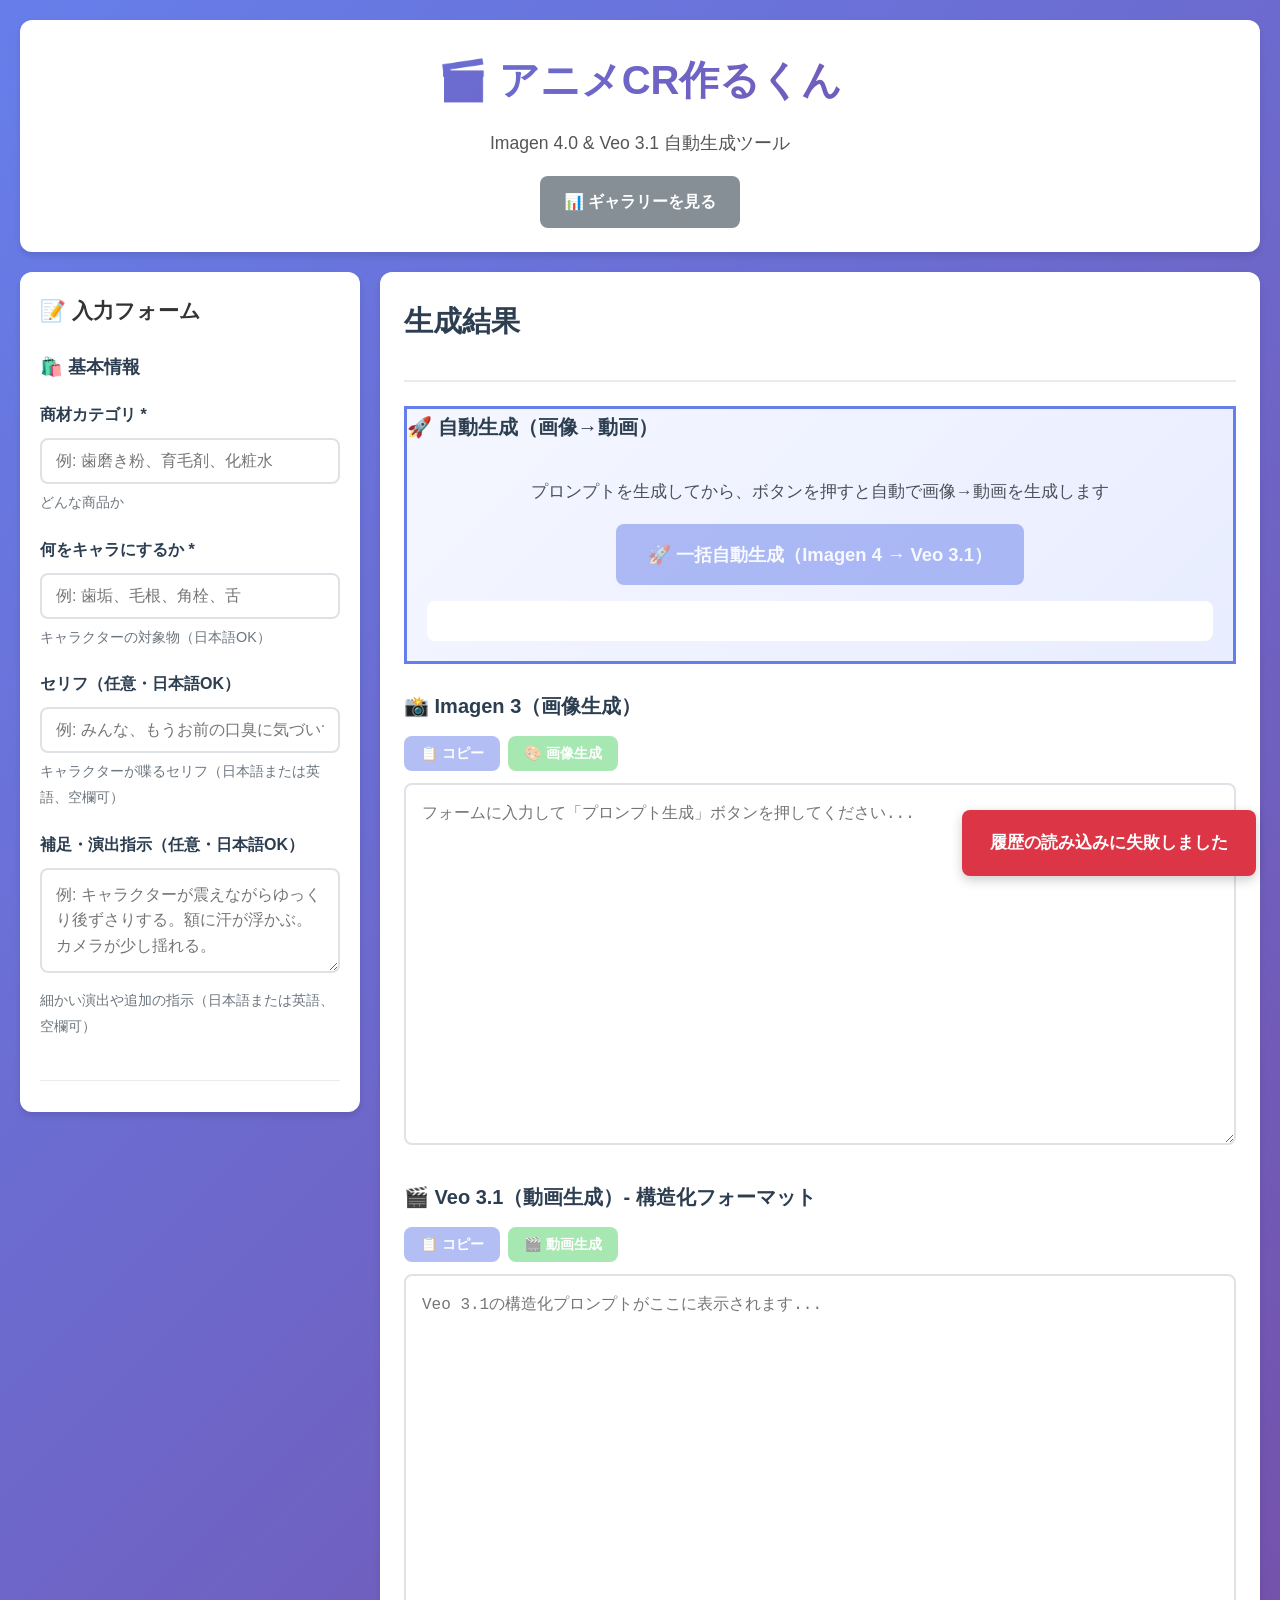
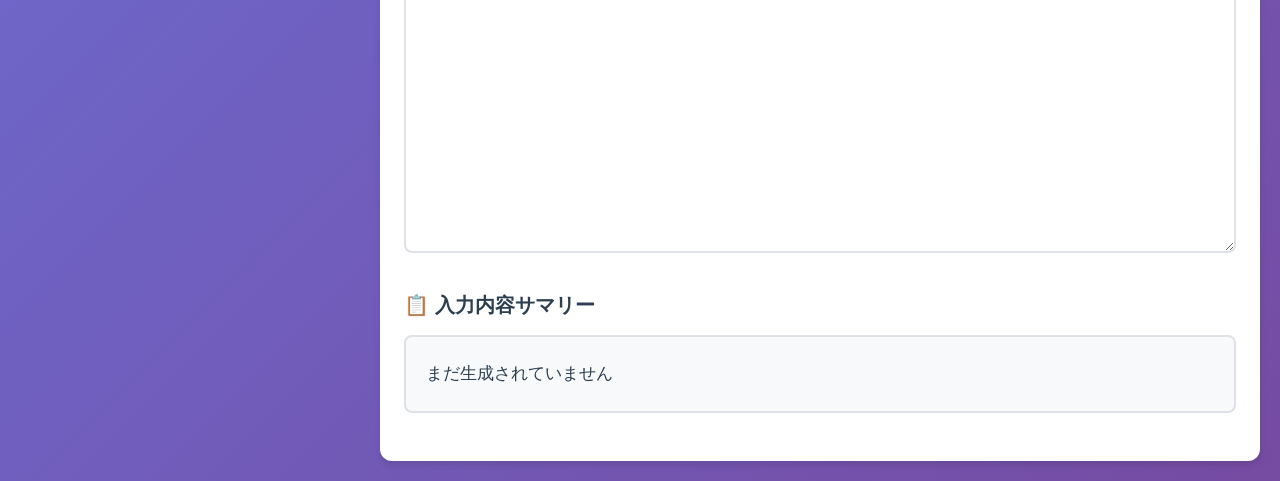
==== templates/index.html @ 56979a23 "Add gallery page and improve UX ✅ 新機能: - ギャラリーページ追加（生成した画像・動画を一覧表示） - 生成した作品をlocalStorageに自動保存 - モーダ" ====
<!DOCTYPE html>
<html lang="ja">
<head>
    <meta charset="UTF-8">
    <meta name="viewport" content="width=device-width, initial-scale=1.0">
    <title>🎬 アニメCR作るくん</title>
    <link rel="stylesheet" href="/static/css/style.css">
</head>
<body>
    <div class="container">
        <!-- ヘッダー -->
        <header>
            <h1>🎬 アニメCR作るくん</h1>
            <p class="subtitle">Imagen 4.0 & Veo 3.1 自動生成ツール</p>
            <div class="nav-buttons">
                <a href="/gallery" class="btn btn-secondary">📊 ギャラリーを見る</a>
            </div>
        </header>

        <div class="main-content">
            <!-- 左パネル: 入力フォーム -->
            <aside class="form-panel">
                <h2>📝 入力フォーム</h2>

                <form id="prompt-form">
                    <!-- 基本情報 -->
                    <div class="form-section">
                        <h3>🛍️ 基本情報</h3>

                        <div class="form-group">
                            <label for="product_category">商材カテゴリ *</label>
                            <input type="text" id="product_category" name="product_category"
                                   placeholder="例: 歯磨き粉、育毛剤、化粧水" required>
                            <small>どんな商品か</small>
                        </div>

                        <div class="form-group">
                            <label for="character_subject">何をキャラにするか *</label>
                            <input type="text" id="character_subject" name="character_subject"
                                   placeholder="例: 歯垢、毛根、角栓、舌" required>
                            <small>キャラクターの対象物（日本語OK）</small>
                        </div>

                        <div class="form-group">
                            <label for="dialogue">セリフ（任意・日本語OK）</label>
                            <input type="text" id="dialogue" name="dialogue"
                                   placeholder='例: みんな、もうお前の口臭に気づいてるぞ！'>
                            <small>キャラクターが喋るセリフ（日本語または英語、空欄可）</small>
                        </div>

                        <div class="form-group">
                            <label for="additional_direction">補足・演出指示（任意・日本語OK）</label>
                            <textarea id="additional_direction" name="additional_direction"
                                      placeholder='例: キャラクターが震えながらゆっくり後ずさりする。額に汗が浮かぶ。カメラが少し揺れる。'
                                      rows="3"></textarea>
                            <small>細かい演出や追加の指示（日本語または英語、空欄可）</small>
                        </div>
                    </div>

                    <!-- キャラクター設定 -->
                    <div class="form-section">
                        <h3>🎭 キャラクター設定</h3>

                        <div class="form-group">
                            <label for="character_emotion">感情・テンション</label>
                            <select id="character_emotion" name="character_emotion">
                                <optgroup label="😱 ネガティブ（高テンション）">
                                    <option value="panicked and terrified">パニック・恐怖</option>
                                    <option value="desperate and pleading">必死・懇願</option>
                                    <option value="angrily shouting">怒って叫ぶ</option>
                                    <option value="screaming in horror">絶叫・ホラー</option>
                                    <option value="crying and sobbing loudly">大泣き・号泣</option>
                                    <option value="shocked and stunned">ショック・呆然</option>
                                </optgroup>
                                <optgroup label="😰 ネガティブ（低テンション）">
                                    <option value="suffering in pain">苦しみ・痛み</option>
                                    <option value="exhausted and tired">疲労・ダルい</option>
                                    <option value="depressed and gloomy">落ち込み・憂鬱</option>
                                    <option value="disgusted and repulsed">嫌悪・うんざり</option>
                                    <option value="scared and trembling">怯え・震え</option>
                                    <option value="sleepy and drowsy">眠い・うとうと</option>
                                </optgroup>
                                <optgroup label="😊 ポジティブ（高テンション）">
                                    <option value="excited and hyper">興奮・ハイテンション</option>
                                    <option value="laughing hysterically">大笑い・爆笑</option>
                                    <option value="amazed and impressed">驚き・感動</option>
                                    <option value="happy and grateful">喜び・感謝</option>
                                    <option value="cheerful and energetic">元気・明るい</option>
                                </optgroup>
                                <optgroup label="😌 ポジティブ（低テンション）">
                                    <option value="relieved and comfortable">安堵・快適</option>
                                    <option value="satisfied and content">満足・満たされた</option>
                                    <option value="peaceful and calm">穏やか・落ち着き</option>
                                    <option value="smug and confident">得意げ・自信満々</option>
                                </optgroup>
                                <optgroup label="🤔 その他">
                                    <option value="confused and puzzled">困惑・戸惑い</option>
                                    <option value="angry and frustrated">怒り・イライラ</option>
                                    <option value="curious and intrigued">興味津々・好奇心</option>
                                    <option value="mischievous and playful">いたずら・遊び心</option>
                                </optgroup>
                            </select>
                        </div>
                    </div>

                    <!-- ビジュアルスタイル -->
                    <div class="form-section">
                        <h3>🎨 ビジュアルスタイル</h3>

                        <div class="form-group">
                            <label for="visual_style">スタイル</label>
                            <select id="visual_style" name="visual_style">
                                <option value="grotesque comedy, Pixar meets body horror">グロテスクコメディ（推奨）</option>
                                <option value="cute and friendly Pixar animation">可愛いPixar風</option>
                                <option value="medical educational illustration">医学教育風</option>
                                <option value="dark horror aesthetic">ホラー風</option>
                                <option value="vibrant cartoon style">明るいカートゥーン</option>
                            </select>
                        </div>

                        <div class="form-group">
                            <label for="camera_angle">カメラアングル</label>
                            <select id="camera_angle" name="camera_angle">
                                <option value="extreme close-up POV from inside">超クローズアップ（内部視点）</option>
                                <option value="POV from surface level looking up">表面から見上げる視点</option>
                                <option value="cross-section view showing depth">断面図視点</option>
                                <option value="macro photography perspective">マクロ撮影風</option>
                                <option value="dramatic low angle">迫力のローアングル</option>
                            </select>
                        </div>
                    </div>

                    <!-- 生成ボタン -->
                    <button type="submit" class="btn btn-generate">
                        ✨ プロンプト生成
                    </button>
                </form>
            </aside>

            <!-- 中央パネル: プロンプト結果 -->
            <main class="result-panel">
                <div class="result-header">
                    <h2 id="result-title">生成結果</h2>
                </div>

                <!-- 一括自動生成 -->
                <div class="prompt-section auto-generate-section">
                    <div class="prompt-header">
                        <h3>🚀 自動生成（画像→動画）</h3>
                    </div>
                    <div class="auto-generate-box">
                        <p>プロンプトを生成してから、ボタンを押すと自動で画像→動画を生成します</p>
                        <button id="btn-auto-generate" class="btn btn-primary btn-large" onclick="autoGenerateFull()" disabled>
                            🚀 一括自動生成（Imagen 4 → Veo 3.1）
                        </button>
                        <div id="auto-generate-status" class="status-message"></div>
                    </div>
                </div>

                <!-- Nano Banana プロンプト -->
                <div class="prompt-section">
                    <div class="prompt-header">
                        <h3>📸 Imagen 3（画像生成）</h3>
                        <div class="prompt-actions">
                            <button id="btn-copy-nano" class="btn btn-primary" onclick="copyPrompt('nano')" disabled>
                                📋 コピー
                            </button>
                            <button id="btn-generate-image" class="btn btn-success" onclick="generateImage()" disabled>
                                🎨 画像生成
                            </button>
                        </div>
                    </div>
                    <textarea
                        id="prompt-nano"
                        class="prompt-textarea"
                        placeholder="フォームに入力して「プロンプト生成」ボタンを押してください..."
                        rows="12"
                    ></textarea>
                    <div id="image-result" class="generation-result" style="display: none;">
                        <h4>✅ 生成された画像</h4>
                        <img id="generated-image" src="" alt="Generated Image" style="max-width: 100%; border-radius: 8px; margin-top: 10px;">
                    </div>
                </div>

                <!-- Veo 3.1 プロンプト -->
                <div class="prompt-section">
                    <div class="prompt-header">
                        <h3>🎬 Veo 3.1（動画生成）- 構造化フォーマット</h3>
                        <div class="prompt-actions">
                            <button id="btn-copy-kling" class="btn btn-primary" onclick="copyPrompt('kling')" disabled>
                                📋 コピー
                            </button>
                            <button id="btn-generate-video" class="btn btn-success" onclick="generateVideo()" disabled>
                                🎬 動画生成
                            </button>
                        </div>
                    </div>
                    <textarea
                        id="prompt-kling"
                        class="prompt-textarea"
                        placeholder="Veo 3.1の構造化プロンプトがここに表示されます..."
                        rows="20"
                    ></textarea>
                    <div id="video-result" class="generation-result" style="display: none;">
                        <h4>✅ 生成された動画</h4>
                        <video id="generated-video" controls style="max-width: 100%; border-radius: 8px; margin-top: 10px;">
                            <source src="" type="video/mp4">
                        </video>
                    </div>
                </div>

                <!-- 生成した設定の概要 -->
                <div class="prompt-section">
                    <div class="prompt-header">
                        <h3>📋 入力内容サマリー</h3>
                    </div>
                    <div id="summary" class="summary-box">
                        まだ生成されていません
                    </div>
                </div>
            </main>
        </div>
    </div>

    <!-- トースト通知 -->
    <div id="toast" class="toast"></div>

    <script src="/static/js/app.js"></script>
</body>
</html>
---- static/css/style.css ----
/* リセット & 基本設定 */
* {
    margin: 0;
    padding: 0;
    box-sizing: border-box;
}

body {
    font-family: -apple-system, BlinkMacSystemFont, 'Segoe UI', 'Hiragino Sans', 'Hiragino Kaku Gothic ProN', Meiryo, sans-serif;
    background: linear-gradient(135deg, #667eea 0%, #764ba2 100%);
    color: #2c3e50;
    line-height: 1.8;
    min-height: 100vh;
    font-size: 16px;
}

.container {
    max-width: 1800px;
    margin: 0 auto;
    padding: 20px;
}

/* ヘッダー */
header {
    background: white;
    border-radius: 12px;
    padding: 24px;
    margin-bottom: 20px;
    box-shadow: 0 4px 6px rgba(0, 0, 0, 0.1);
    text-align: center;
}

header h1 {
    font-size: 2.5rem;
    background: linear-gradient(135deg, #667eea 0%, #764ba2 100%);
    -webkit-background-clip: text;
    -webkit-text-fill-color: transparent;
    background-clip: text;
    margin-bottom: 12px;
    font-weight: 700;
}

.subtitle {
    color: #555;
    font-size: 1.1rem;
}

/* メインコンテンツ */
.main-content {
    display: grid;
    grid-template-columns: 380px 1fr;
    gap: 20px;
    align-items: start;
}

/* ナビゲーションボタン */
.nav-buttons {
    margin-top: 16px;
    display: flex;
    gap: 12px;
    justify-content: center;
}

.nav-buttons a {
    text-decoration: none;
}

/* フォームパネル（左） */
.form-panel {
    background: white;
    border-radius: 12px;
    padding: 20px;
    box-shadow: 0 4px 6px rgba(0, 0, 0, 0.1);
    max-height: calc(100vh - 60px);
    overflow-y: auto;
    position: sticky;
    top: 20px;
}

.form-panel h2 {
    font-size: 1.3rem;
    margin-bottom: 20px;
    color: #333;
}

.form-section {
    margin-bottom: 24px;
    padding-bottom: 20px;
    border-bottom: 1px solid #e9ecef;
}

.form-section:last-of-type {
    border-bottom: none;
}

.form-section h3 {
    font-size: 1.15rem;
    margin-bottom: 18px;
    color: #2c3e50;
    font-weight: 700;
}

.form-group {
    margin-bottom: 20px;
}

.form-group label {
    display: block;
    font-size: 1rem;
    font-weight: 600;
    margin-bottom: 8px;
    color: #2c3e50;
}

.form-group input[type="text"],
.form-group select,
.form-group textarea {
    width: 100%;
    padding: 12px 14px;
    border: 2px solid #dee2e6;
    border-radius: 8px;
    font-size: 1rem;
    transition: border-color 0.2s;
    font-family: -apple-system, BlinkMacSystemFont, 'Segoe UI', 'Hiragino Sans', 'Hiragino Kaku Gothic ProN', Meiryo, sans-serif;
}

.form-group input[type="text"]:focus,
.form-group select:focus,
.form-group textarea:focus {
    outline: none;
    border-color: #667eea;
}

.form-group textarea {
    resize: vertical;
    line-height: 1.6;
}

.form-group small {
    display: block;
    margin-top: 6px;
    font-size: 0.9rem;
    color: #6c757d;
}

/* 結果パネル（中央） */
.result-panel {
    background: white;
    border-radius: 12px;
    padding: 24px;
    box-shadow: 0 4px 6px rgba(0, 0, 0, 0.1);
}

.result-header {
    margin-bottom: 24px;
    padding-bottom: 16px;
    border-bottom: 2px solid #e9ecef;
}

.result-header h2 {
    font-size: 1.8rem;
    margin-bottom: 16px;
    color: #2c3e50;
    font-weight: 700;
}

.quick-actions {
    display: flex;
    gap: 8px;
    flex-wrap: wrap;
}

/* プロンプトセクション */
.prompt-section {
    margin-bottom: 24px;
}

.prompt-header {
    display: flex;
    flex-direction: column;
    align-items: flex-start;
    margin-bottom: 12px;
    gap: 12px;
}

.prompt-header h3 {
    font-size: 1.25rem;
    color: #2c3e50;
    font-weight: 700;
}

.prompt-actions {
    display: flex;
    gap: 8px;
    flex-wrap: nowrap;
    align-items: center;
}

.prompt-actions .btn {
    padding: 8px 16px;
    font-size: 0.9rem;
    white-space: nowrap;
}

.prompt-textarea {
    width: 100%;
    padding: 16px;
    border: 2px solid #dee2e6;
    border-radius: 8px;
    font-family: 'Monaco', 'Menlo', 'Courier New', monospace;
    font-size: 1rem;
    line-height: 1.7;
    resize: vertical;
    transition: border-color 0.2s;
    color: #2c3e50;
}

.prompt-textarea:focus {
    outline: none;
    border-color: #667eea;
}

/* サマリーボックス */
.summary-box {
    background: #f8f9fa;
    border: 2px solid #dee2e6;
    border-radius: 8px;
    padding: 20px;
    font-size: 1.05rem;
    line-height: 2;
}

.summary-box strong {
    color: #667eea;
    font-weight: 600;
}

/* ボタン */
.btn {
    padding: 12px 24px;
    border: none;
    border-radius: 8px;
    font-size: 1rem;
    font-weight: 600;
    cursor: pointer;
    transition: all 0.2s;
}

.btn:disabled {
    opacity: 0.5;
    cursor: not-allowed;
}

.btn-primary {
    background: #667eea;
    color: white;
}

.btn-primary:hover:not(:disabled) {
    background: #5568d3;
    transform: translateY(-2px);
    box-shadow: 0 4px 8px rgba(102, 126, 234, 0.4);
}

.btn-success {
    background: #51cf66;
    color: white;
}

.btn-success:hover:not(:disabled) {
    background: #40c057;
    transform: translateY(-2px);
    box-shadow: 0 4px 8px rgba(81, 207, 102, 0.4);
}

.btn-secondary {
    background: #868e96;
    color: white;
}

.btn-secondary:hover:not(:disabled) {
    background: #748088;
    transform: translateY(-2px);
}

.btn-generate {
    width: 100%;
    padding: 16px;
    font-size: 1.1rem;
    background: linear-gradient(135deg, #667eea 0%, #764ba2 100%);
    color: white;
    margin-top: 12px;
    font-weight: 700;
}

.btn-generate:hover {
    transform: translateY(-2px);
    box-shadow: 0 6px 12px rgba(102, 126, 234, 0.4);
}

.btn-small {
    padding: 8px 14px;
    font-size: 0.95rem;
    background: #f8f9fa;
    border: 1px solid #dee2e6;
    border-radius: 6px;
    cursor: pointer;
    transition: all 0.2s;
    font-weight: 600;
}

.btn-small:hover {
    background: #e9ecef;
}

/* 履歴パネル（右） */
.history-panel {
    background: white;
    border-radius: 12px;
    padding: 20px;
    box-shadow: 0 4px 6px rgba(0, 0, 0, 0.1);
    position: sticky;
    top: 20px;
    max-height: calc(100vh - 60px);
    overflow-y: auto;
}

.history-header {
    display: flex;
    justify-content: space-between;
    align-items: center;
    margin-bottom: 16px;
}

.history-header h2 {
    font-size: 1.4rem;
    color: #2c3e50;
    font-weight: 700;
}

.history-list {
    display: flex;
    flex-direction: column;
    gap: 8px;
}

.history-item {
    background: #f8f9fa;
    border-radius: 8px;
    padding: 14px;
    cursor: pointer;
    transition: all 0.2s;
    border: 2px solid transparent;
}

.history-item:hover {
    background: #e9ecef;
    border-color: #667eea;
}

.history-item-header {
    display: flex;
    justify-content: space-between;
    align-items: start;
    margin-bottom: 4px;
}

.history-item-title {
    font-weight: 600;
    font-size: 1rem;
    color: #2c3e50;
    flex: 1;
}

.history-item-delete {
    background: none;
    border: none;
    color: #dc3545;
    cursor: pointer;
    padding: 4px 8px;
    border-radius: 4px;
    transition: all 0.2s;
    font-size: 1.1rem;
}

.history-item-delete:hover {
    background: #dc3545;
    color: white;
}

.history-item-time {
    font-size: 0.85rem;
    color: #6c757d;
    margin-top: 6px;
}

.history-item-category {
    font-size: 0.95rem;
    color: #667eea;
    margin-top: 6px;
}

/* トースト通知 */
.toast {
    position: fixed;
    bottom: 24px;
    right: 24px;
    background: #28a745;
    color: white;
    padding: 18px 28px;
    border-radius: 8px;
    box-shadow: 0 4px 12px rgba(0, 0, 0, 0.2);
    opacity: 0;
    transform: translateY(20px);
    transition: all 0.3s;
    pointer-events: none;
    z-index: 1000;
    max-width: 400px;
    font-size: 1.05rem;
    font-weight: 600;
}

.toast.show {
    opacity: 1;
    transform: translateY(0);
}

.toast.error {
    background: #dc3545;
}

/* レスポンシブ */
@media (max-width: 1400px) {
    .main-content {
        grid-template-columns: 340px 1fr;
    }
}

@media (max-width: 1024px) {
    .main-content {
        grid-template-columns: 1fr;
    }

    .form-panel {
        position: static;
        max-height: none;
    }
}

/* スクロールバー */
::-webkit-scrollbar {
    width: 8px;
    height: 8px;
}

::-webkit-scrollbar-track {
    background: #f1f3f5;
    border-radius: 4px;
}

::-webkit-scrollbar-thumb {
    background: #adb5bd;
    border-radius: 4px;
}

::-webkit-scrollbar-thumb:hover {
    background: #868e96;
}

/* 自動生成セクション */
.auto-generate-section {
    border: 3px solid #667eea;
    background: linear-gradient(135deg, #f5f7ff 0%, #e8edff 100%);
}

.auto-generate-box {
    padding: 20px;
    text-align: center;
}

.auto-generate-box p {
    margin-bottom: 16px;
    font-size: 1.05rem;
    color: #495057;
}

.btn-large {
    padding: 18px 32px;
    font-size: 1.15rem;
    font-weight: 700;
}

.status-message {
    margin-top: 16px;
    padding: 16px;
    background: white;
    border-radius: 8px;
    text-align: left;
    min-height: 40px;
}

.status-message p {
    margin: 8px 0;
    font-size: 1rem;
}

/* 生成結果表示 */
.generation-result {
    margin-top: 20px;
    padding: 20px;
    background: #f8f9fa;
    border-radius: 8px;
    border: 2px solid #51cf66;
}

.generation-result h4 {
    color: #2c3e50;
    margin-bottom: 12px;
    font-size: 1.1rem;
}

.generation-result img,
.generation-result video {
    box-shadow: 0 4px 12px rgba(0, 0, 0, 0.15);
}

.toast.info {
    background: #2196F3;
}
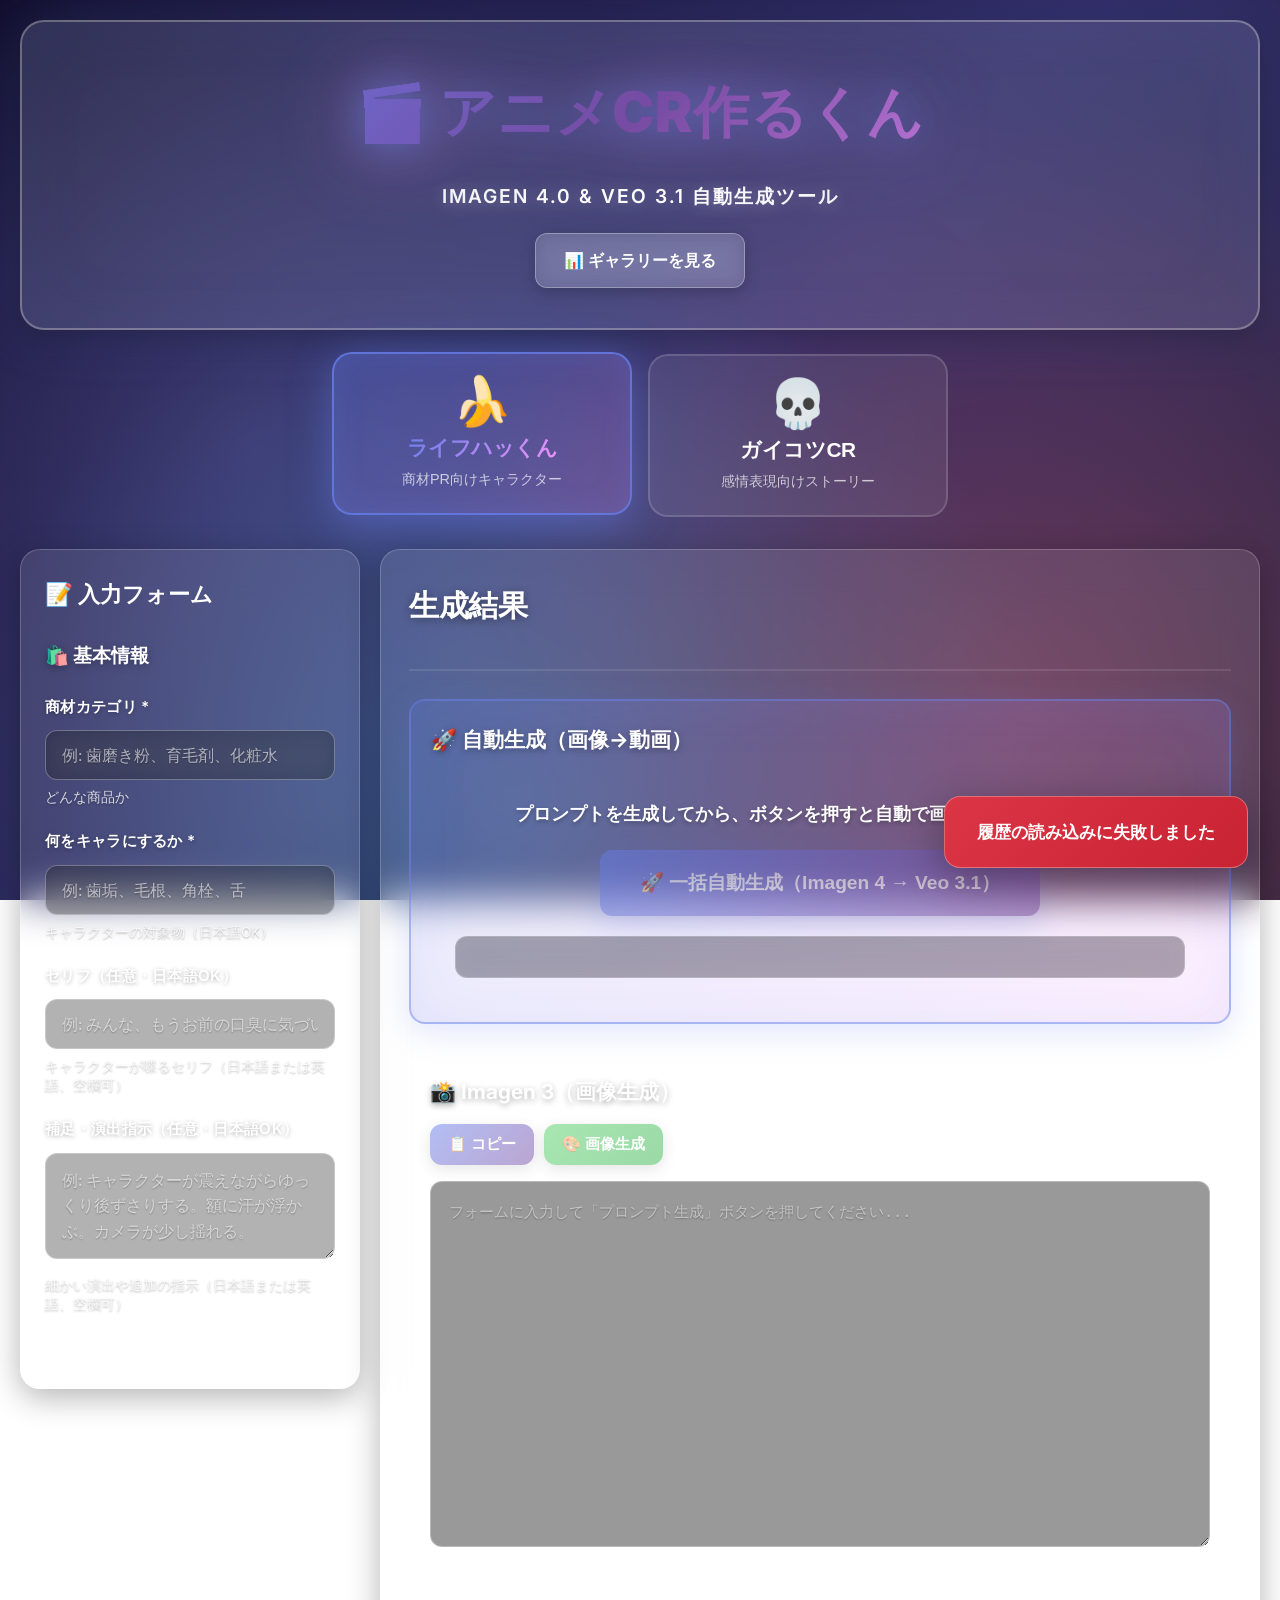
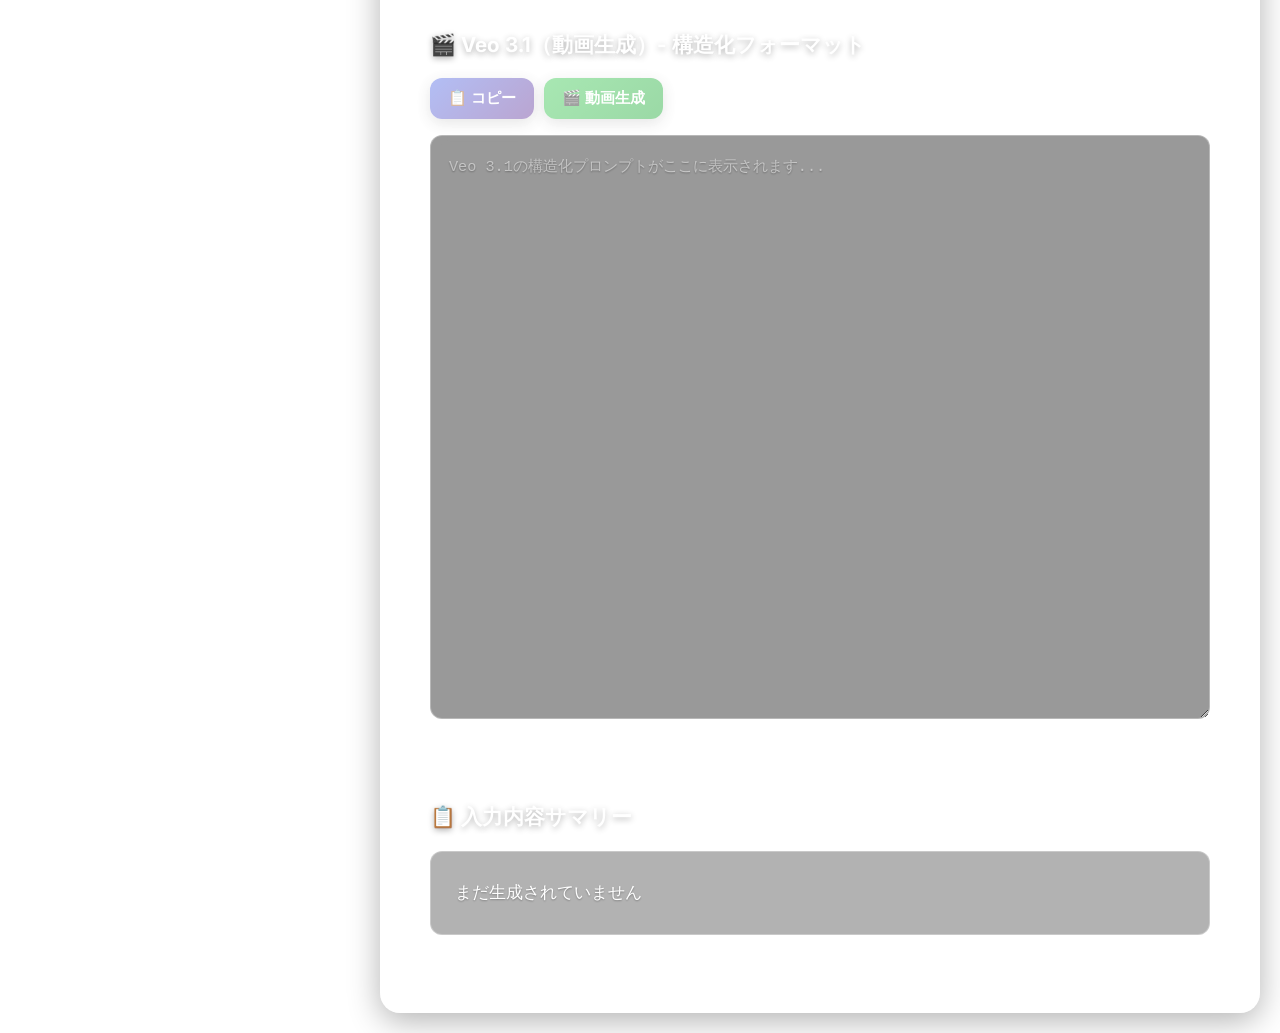
==== commit 18e13d2b: "Add skeleton character mode and multi-scene video generation - Add character type selector (ライフハッくん " ====
--- a/templates/index.html
+++ b/templates/index.html
@@ -17,28 +17,45 @@
             </div>
         </header>
 
+        <!-- モード切り替えタブ -->
+        <div class="mode-selector">
+            <button class="mode-tab active" data-mode="nanobanana" onclick="switchMode('nanobanana')">
+                <span class="mode-icon">🍌</span>
+                <span class="mode-name">ライフハッくん</span>
+                <span class="mode-desc">商材PR向けキャラクター</span>
+            </button>
+            <button class="mode-tab" data-mode="skeleton" onclick="switchMode('skeleton')">
+                <span class="mode-icon">💀</span>
+                <span class="mode-name">ガイコツCR</span>
+                <span class="mode-desc">感情表現向けストーリー</span>
+            </button>
+        </div>
+
         <div class="main-content">
             <!-- 左パネル: 入力フォーム -->
             <aside class="form-panel">
                 <h2>📝 入力フォーム</h2>
 
                 <form id="prompt-form">
+                    <!-- 隠しフィールド: キャラクタータイプ -->
+                    <input type="hidden" id="character_type" name="character_type" value="nanobanana">
+
                     <!-- 基本情報 -->
                     <div class="form-section">
-                        <h3>🛍️ 基本情報</h3>
-
-                        <div class="form-group">
+                        <h3 id="basic-info-title">🛍️ 基本情報</h3>
+
+                        <div class="form-group" id="product-category-group">
                             <label for="product_category">商材カテゴリ *</label>
                             <input type="text" id="product_category" name="product_category"
-                                   placeholder="例: 歯磨き粉、育毛剤、化粧水" required>
+                                   placeholder="例: 歯磨き粉、育毛剤、化粧水">
                             <small>どんな商品か</small>
                         </div>
 
                         <div class="form-group">
-                            <label for="character_subject">何をキャラにするか *</label>
+                            <label for="character_subject" id="character-subject-label">何をキャラにするか *</label>
                             <input type="text" id="character_subject" name="character_subject"
                                    placeholder="例: 歯垢、毛根、角栓、舌" required>
-                            <small>キャラクターの対象物（日本語OK）</small>
+                            <small id="character-subject-hint">キャラクターの対象物（日本語OK）</small>
                         </div>
 
                         <div class="form-group">
@@ -177,8 +194,13 @@
                         rows="12"
                     ></textarea>
                     <div id="image-result" class="generation-result" style="display: none;">
-                        <h4>✅ 生成された画像</h4>
+                        <h4>✅ 生成されたキャラクター</h4>
                         <img id="generated-image" src="" alt="Generated Image" style="max-width: 100%; border-radius: 8px; margin-top: 10px;">
+                        <div style="margin-top: 16px;">
+                            <button id="btn-continue-scene" class="btn btn-primary btn-large" onclick="continueWithNewScene()" style="display: none;">
+                                ➕ このキャラで続きのシーンを作る
+                            </button>
+                        </div>
                     </div>
                 </div>
 
@@ -201,11 +223,11 @@
                         placeholder="Veo 3.1の構造化プロンプトがここに表示されます..."
                         rows="20"
                     ></textarea>
-                    <div id="video-result" class="generation-result" style="display: none;">
-                        <h4>✅ 生成された動画</h4>
-                        <video id="generated-video" controls style="max-width: 100%; border-radius: 8px; margin-top: 10px;">
-                            <source src="" type="video/mp4">
-                        </video>
+                    <div id="video-results-container" class="generation-result" style="display: none;">
+                        <h4>✅ 生成された動画シーン</h4>
+                        <div id="video-results-list" class="video-list">
+                            <!-- 動画が複数ここに追加される -->
+                        </div>
                     </div>
                 </div>
 
@@ -225,6 +247,55 @@
     <!-- トースト通知 -->
     <div id="toast" class="toast"></div>
 
+    <script>
+    // モード切り替え
+    function switchMode(mode) {
+        // タブのアクティブ状態を切り替え
+        document.querySelectorAll('.mode-tab').forEach(tab => {
+            tab.classList.remove('active');
+        });
+        document.querySelector(`.mode-tab[data-mode="${mode}"]`).classList.add('active');
+
+        // 隠しフィールドを更新
+        document.getElementById('character_type').value = mode;
+
+        // フォームの表示を切り替え
+        toggleCharacterType(mode);
+    }
+
+    // キャラクタータイプに応じてフォームを切り替え
+    function toggleCharacterType(characterType) {
+        if (!characterType) {
+            characterType = document.getElementById('character_type').value;
+        }
+
+        const productCategoryGroup = document.getElementById('product-category-group');
+        const productCategory = document.getElementById('product_category');
+        const characterSubjectLabel = document.getElementById('character-subject-label');
+        const characterSubjectInput = document.getElementById('character_subject');
+        const characterSubjectHint = document.getElementById('character-subject-hint');
+        const basicInfoTitle = document.getElementById('basic-info-title');
+
+        if (characterType === 'skeleton') {
+            // ガイコツモード
+            basicInfoTitle.textContent = '💀 シーン設定';
+            productCategoryGroup.style.display = 'none';
+            productCategory.removeAttribute('required');
+            characterSubjectLabel.textContent = 'シーン・状況 *';
+            characterSubjectInput.placeholder = '例: 暗い会議室で一人、スポットライトの下';
+            characterSubjectHint.textContent = 'ガイコツキャラクターが置かれる状況や環境（日本語OK）';
+        } else {
+            // Nano Bananaモード
+            basicInfoTitle.textContent = '🛍️ 基本情報';
+            productCategoryGroup.style.display = 'block';
+            productCategory.setAttribute('required', 'required');
+            characterSubjectLabel.textContent = '何をキャラにするか *';
+            characterSubjectInput.placeholder = '例: 歯垢、毛根、角栓、舌';
+            characterSubjectHint.textContent = 'キャラクターの対象物（日本語OK）';
+        }
+    }
+    </script>
+
     <script src="/static/js/app.js"></script>
 </body>
 </html>
--- a/static/css/style.css
+++ b/static/css/style.css
@@ -1,3 +1,6 @@
+/* Google Fonts */
+@import url('https://fonts.googleapis.com/css2?family=Inter:wght@400;500;600;700;800&display=swap');
+
 /* リセット & 基本設定 */
 * {
     margin: 0;
@@ -6,43 +9,172 @@
 }
 
 body {
-    font-family: -apple-system, BlinkMacSystemFont, 'Segoe UI', 'Hiragino Sans', 'Hiragino Kaku Gothic ProN', Meiryo, sans-serif;
-    background: linear-gradient(135deg, #667eea 0%, #764ba2 100%);
-    color: #2c3e50;
+    font-family: 'Inter', -apple-system, BlinkMacSystemFont, 'Segoe UI', 'Hiragino Sans', 'Hiragino Kaku Gothic ProN', Meiryo, sans-serif;
+    background: linear-gradient(135deg, #0f0c29 0%, #302b63 50%, #24243e 100%);
+    background-attachment: fixed;
+    color: #1a1a2e;
     line-height: 1.8;
     min-height: 100vh;
     font-size: 16px;
+    position: relative;
+}
+
+/* アニメーション背景 */
+body::before {
+    content: '';
+    position: fixed;
+    top: 0;
+    left: 0;
+    width: 100%;
+    height: 100%;
+    background:
+        radial-gradient(circle at 20% 50%, rgba(120, 119, 198, 0.3) 0%, transparent 50%),
+        radial-gradient(circle at 80% 80%, rgba(255, 95, 109, 0.3) 0%, transparent 50%),
+        radial-gradient(circle at 40% 90%, rgba(72, 198, 239, 0.3) 0%, transparent 50%);
+    pointer-events: none;
+    z-index: 0;
+    animation: gradient-shift 20s ease infinite;
+}
+
+@keyframes gradient-shift {
+    0%, 100% { opacity: 1; }
+    50% { opacity: 0.8; }
 }
 
 .container {
     max-width: 1800px;
     margin: 0 auto;
     padding: 20px;
+    position: relative;
+    z-index: 1;
 }
 
 /* ヘッダー */
 header {
-    background: white;
-    border-radius: 12px;
-    padding: 24px;
-    margin-bottom: 20px;
-    box-shadow: 0 4px 6px rgba(0, 0, 0, 0.1);
+    background: rgba(255, 255, 255, 0.1);
+    backdrop-filter: blur(20px);
+    -webkit-backdrop-filter: blur(20px);
+    border: 2px solid rgba(255, 255, 255, 0.3);
+    border-radius: 24px;
+    padding: 40px 32px;
+    margin-bottom: 24px;
+    box-shadow:
+        0 8px 32px rgba(0, 0, 0, 0.3),
+        0 0 60px rgba(102, 126, 234, 0.2),
+        inset 0 0 80px rgba(102, 126, 234, 0.05);
     text-align: center;
+    animation: fade-in-down 0.6s ease-out, header-glow 4s ease-in-out infinite;
+    position: relative;
+    overflow: hidden;
+}
+
+header::before {
+    content: '';
+    position: absolute;
+    top: -50%;
+    left: -50%;
+    width: 200%;
+    height: 200%;
+    background: linear-gradient(
+        45deg,
+        transparent,
+        rgba(102, 126, 234, 0.1),
+        transparent
+    );
+    animation: header-shine 8s linear infinite;
+}
+
+@keyframes header-glow {
+    0%, 100% {
+        box-shadow:
+            0 8px 32px rgba(0, 0, 0, 0.3),
+            0 0 60px rgba(102, 126, 234, 0.2),
+            inset 0 0 80px rgba(102, 126, 234, 0.05);
+    }
+    50% {
+        box-shadow:
+            0 8px 32px rgba(0, 0, 0, 0.3),
+            0 0 80px rgba(240, 147, 251, 0.3),
+            inset 0 0 100px rgba(240, 147, 251, 0.08);
+    }
+}
+
+@keyframes header-shine {
+    0% {
+        transform: translateX(-100%) translateY(-100%) rotate(45deg);
+    }
+    100% {
+        transform: translateX(100%) translateY(100%) rotate(45deg);
+    }
+}
+
+@keyframes fade-in-down {
+    from {
+        opacity: 0;
+        transform: translateY(-20px);
+    }
+    to {
+        opacity: 1;
+        transform: translateY(0);
+    }
 }
 
 header h1 {
-    font-size: 2.5rem;
-    background: linear-gradient(135deg, #667eea 0%, #764ba2 100%);
+    font-size: 3.5rem;
+    background: linear-gradient(135deg, #667eea 0%, #764ba2 25%, #f093fb 50%, #667eea 75%, #764ba2 100%);
+    background-size: 200% 200%;
     -webkit-background-clip: text;
     -webkit-text-fill-color: transparent;
     background-clip: text;
-    margin-bottom: 12px;
-    font-weight: 700;
+    margin-bottom: 16px;
+    font-weight: 900;
+    letter-spacing: 1px;
+    animation: gradient-text 4s ease infinite, float 3s ease-in-out infinite;
+    filter: drop-shadow(0 0 20px rgba(102, 126, 234, 0.6)) drop-shadow(0 0 40px rgba(240, 147, 251, 0.4));
+    position: relative;
+}
+
+header h1::before {
+    content: '🎬';
+    position: absolute;
+    left: -70px;
+    animation: spin 10s linear infinite;
+    filter: drop-shadow(0 0 10px rgba(102, 126, 234, 0.8));
+}
+
+@keyframes gradient-text {
+    0% { background-position: 0% 50%; }
+    50% { background-position: 100% 50%; }
+    100% { background-position: 0% 50%; }
+}
+
+@keyframes float {
+    0%, 100% { transform: translateY(0px); }
+    50% { transform: translateY(-10px); }
+}
+
+@keyframes spin {
+    0% { transform: rotate(0deg); }
+    100% { transform: rotate(360deg); }
 }
 
 .subtitle {
-    color: #555;
-    font-size: 1.1rem;
+    color: #ffffff;
+    font-size: 1.2rem;
+    font-weight: 600;
+    letter-spacing: 2px;
+    text-transform: uppercase;
+    background: linear-gradient(90deg, rgba(255, 255, 255, 0.8) 0%, rgba(255, 255, 255, 1) 50%, rgba(255, 255, 255, 0.8) 100%);
+    -webkit-background-clip: text;
+    -webkit-text-fill-color: transparent;
+    background-clip: text;
+    animation: shimmer 3s ease-in-out infinite;
+    filter: drop-shadow(0 2px 8px rgba(255, 255, 255, 0.3));
+}
+
+@keyframes shimmer {
+    0%, 100% { opacity: 0.8; }
+    50% { opacity: 1; }
 }
 
 /* メインコンテンツ */
@@ -55,7 +187,7 @@
 
 /* ナビゲーションボタン */
 .nav-buttons {
-    margin-top: 16px;
+    margin-top: 20px;
     display: flex;
     gap: 12px;
     justify-content: center;
@@ -63,30 +195,164 @@
 
 .nav-buttons a {
     text-decoration: none;
+    padding: 12px 28px;
+    background: rgba(255, 255, 255, 0.15);
+    backdrop-filter: blur(10px);
+    border: 1px solid rgba(255, 255, 255, 0.3);
+    border-radius: 12px;
+    color: white;
+    font-weight: 600;
+    transition: all 0.3s ease;
+    display: inline-flex;
+    align-items: center;
+    gap: 8px;
+}
+
+.nav-buttons a:hover {
+    background: rgba(255, 255, 255, 0.25);
+    transform: translateY(-2px);
+    box-shadow: 0 8px 20px rgba(102, 126, 234, 0.4);
+}
+
+/* モード切り替えタブ */
+.mode-selector {
+    display: flex;
+    gap: 16px;
+    justify-content: center;
+    margin-bottom: 32px;
+    padding: 0 20px;
+}
+
+.mode-tab {
+    flex: 1;
+    max-width: 300px;
+    background: rgba(255, 255, 255, 0.08);
+    backdrop-filter: blur(15px);
+    border: 2px solid rgba(255, 255, 255, 0.15);
+    border-radius: 20px;
+    padding: 24px 20px;
+    cursor: pointer;
+    transition: all 0.4s cubic-bezier(0.175, 0.885, 0.32, 1.275);
+    display: flex;
+    flex-direction: column;
+    align-items: center;
+    gap: 8px;
+    position: relative;
+    overflow: hidden;
+}
+
+.mode-tab::before {
+    content: '';
+    position: absolute;
+    top: 0;
+    left: 0;
+    right: 0;
+    bottom: 0;
+    background: linear-gradient(135deg, rgba(102, 126, 234, 0.1) 0%, rgba(240, 147, 251, 0.1) 100%);
+    opacity: 0;
+    transition: opacity 0.3s ease;
+}
+
+.mode-tab:hover {
+    transform: translateY(-4px);
+    border-color: rgba(102, 126, 234, 0.5);
+    box-shadow: 0 8px 30px rgba(102, 126, 234, 0.3);
+}
+
+.mode-tab:hover::before {
+    opacity: 1;
+}
+
+.mode-tab.active {
+    background: linear-gradient(135deg, rgba(102, 126, 234, 0.3) 0%, rgba(240, 147, 251, 0.2) 100%);
+    border-color: rgba(102, 126, 234, 0.8);
+    box-shadow: 0 8px 40px rgba(102, 126, 234, 0.5), inset 0 0 30px rgba(102, 126, 234, 0.2);
+    transform: translateY(-2px);
+}
+
+.mode-icon {
+    font-size: 3rem;
+    line-height: 1;
+    position: relative;
+    z-index: 1;
+}
+
+.mode-name {
+    font-size: 1.3rem;
+    font-weight: 800;
+    color: white;
+    letter-spacing: -0.5px;
+    position: relative;
+    z-index: 1;
+}
+
+.mode-desc {
+    font-size: 0.9rem;
+    color: rgba(255, 255, 255, 0.7);
+    font-weight: 500;
+    position: relative;
+    z-index: 1;
+}
+
+.mode-tab.active .mode-name {
+    background: linear-gradient(135deg, #667eea 0%, #f093fb 100%);
+    -webkit-background-clip: text;
+    -webkit-text-fill-color: transparent;
+    background-clip: text;
+}
+
+@media (max-width: 768px) {
+    .mode-selector {
+        flex-direction: column;
+        gap: 12px;
+    }
+
+    .mode-tab {
+        max-width: 100%;
+    }
 }
 
 /* フォームパネル（左） */
 .form-panel {
-    background: white;
-    border-radius: 12px;
-    padding: 20px;
-    box-shadow: 0 4px 6px rgba(0, 0, 0, 0.1);
+    background: rgba(255, 255, 255, 0.1);
+    backdrop-filter: blur(20px);
+    -webkit-backdrop-filter: blur(20px);
+    border: 1px solid rgba(255, 255, 255, 0.2);
+    border-radius: 20px;
+    padding: 24px;
+    box-shadow: 0 8px 32px rgba(0, 0, 0, 0.3);
     max-height: calc(100vh - 60px);
     overflow-y: auto;
     position: sticky;
     top: 20px;
+    animation: fade-in-left 0.6s ease-out;
+}
+
+@keyframes fade-in-left {
+    from {
+        opacity: 0;
+        transform: translateX(-20px);
+    }
+    to {
+        opacity: 1;
+        transform: translateX(0);
+    }
 }
 
 .form-panel h2 {
-    font-size: 1.3rem;
-    margin-bottom: 20px;
-    color: #333;
+    font-size: 1.4rem;
+    margin-bottom: 24px;
+    color: white;
+    font-weight: 700;
+    display: flex;
+    align-items: center;
+    gap: 8px;
 }
 
 .form-section {
-    margin-bottom: 24px;
-    padding-bottom: 20px;
-    border-bottom: 1px solid #e9ecef;
+    margin-bottom: 28px;
+    padding-bottom: 24px;
+    border-bottom: 1px solid rgba(255, 255, 255, 0.1);
 }
 
 .form-section:last-of-type {
@@ -94,10 +360,14 @@
 }
 
 .form-section h3 {
-    font-size: 1.15rem;
-    margin-bottom: 18px;
-    color: #2c3e50;
+    font-size: 1.2rem;
+    margin-bottom: 20px;
+    color: #ffffff;
     font-weight: 700;
+    display: flex;
+    align-items: center;
+    gap: 8px;
+    text-shadow: 0 2px 8px rgba(0, 0, 0, 0.3);
 }
 
 .form-group {
@@ -106,29 +376,52 @@
 
 .form-group label {
     display: block;
-    font-size: 1rem;
+    font-size: 0.95rem;
     font-weight: 600;
-    margin-bottom: 8px;
-    color: #2c3e50;
+    margin-bottom: 10px;
+    color: #ffffff;
+    letter-spacing: 0.3px;
+    text-shadow: 0 1px 4px rgba(0, 0, 0, 0.3);
 }
 
 .form-group input[type="text"],
 .form-group select,
 .form-group textarea {
     width: 100%;
-    padding: 12px 14px;
-    border: 2px solid #dee2e6;
-    border-radius: 8px;
+    padding: 14px 16px;
+    background: rgba(0, 0, 0, 0.3);
+    backdrop-filter: blur(10px);
+    border: 1.5px solid rgba(255, 255, 255, 0.3);
+    border-radius: 12px;
     font-size: 1rem;
-    transition: border-color 0.2s;
-    font-family: -apple-system, BlinkMacSystemFont, 'Segoe UI', 'Hiragino Sans', 'Hiragino Kaku Gothic ProN', Meiryo, sans-serif;
+    color: #ffffff;
+    transition: all 0.3s ease;
+    font-family: 'Inter', -apple-system, BlinkMacSystemFont, 'Segoe UI', 'Hiragino Sans', 'Hiragino Kaku Gothic ProN', Meiryo, sans-serif;
+    text-shadow: 0 1px 2px rgba(0, 0, 0, 0.3);
+}
+
+.form-group input[type="text"]::placeholder,
+.form-group textarea::placeholder {
+    color: rgba(255, 255, 255, 0.6);
 }
 
 .form-group input[type="text"]:focus,
 .form-group select:focus,
 .form-group textarea:focus {
     outline: none;
+    background: rgba(255, 255, 255, 0.15);
     border-color: #667eea;
+    box-shadow: 0 0 20px rgba(102, 126, 234, 0.3);
+    transform: translateY(-1px);
+}
+
+.form-group select {
+    cursor: pointer;
+}
+
+.form-group select option {
+    background: #1a1a2e;
+    color: white;
 }
 
 .form-group textarea {
@@ -138,164 +431,243 @@
 
 .form-group small {
     display: block;
-    margin-top: 6px;
-    font-size: 0.9rem;
-    color: #6c757d;
+    margin-top: 8px;
+    font-size: 0.85rem;
+    color: rgba(255, 255, 255, 0.8);
+    line-height: 1.4;
+    text-shadow: 0 1px 2px rgba(0, 0, 0, 0.3);
 }
 
 /* 結果パネル（中央） */
 .result-panel {
-    background: white;
+    background: rgba(255, 255, 255, 0.1);
+    backdrop-filter: blur(20px);
+    -webkit-backdrop-filter: blur(20px);
+    border: 1px solid rgba(255, 255, 255, 0.2);
+    border-radius: 20px;
+    padding: 28px;
+    box-shadow: 0 8px 32px rgba(0, 0, 0, 0.3);
+    animation: fade-in-up 0.6s ease-out;
+}
+
+@keyframes fade-in-up {
+    from {
+        opacity: 0;
+        transform: translateY(20px);
+    }
+    to {
+        opacity: 1;
+        transform: translateY(0);
+    }
+}
+
+.result-header {
+    margin-bottom: 28px;
+    padding-bottom: 20px;
+    border-bottom: 2px solid rgba(255, 255, 255, 0.1);
+}
+
+.result-header h2 {
+    font-size: 1.9rem;
+    margin-bottom: 16px;
+    color: #ffffff;
+    font-weight: 700;
+    letter-spacing: -0.5px;
+    text-shadow: 0 2px 8px rgba(0, 0, 0, 0.4);
+}
+
+.quick-actions {
+    display: flex;
+    gap: 8px;
+    flex-wrap: wrap;
+}
+
+/* プロンプトセクション */
+.prompt-section {
+    margin-bottom: 28px;
+    background: rgba(255, 255, 255, 0.05);
+    border: 1px solid rgba(255, 255, 255, 0.1);
+    border-radius: 16px;
+    padding: 20px;
+    transition: all 0.3s ease;
+}
+
+.prompt-section:hover {
+    background: rgba(255, 255, 255, 0.08);
+    border-color: rgba(255, 255, 255, 0.2);
+}
+
+.prompt-header {
+    display: flex;
+    flex-direction: column;
+    align-items: flex-start;
+    margin-bottom: 16px;
+    gap: 14px;
+}
+
+.prompt-header h3 {
+    font-size: 1.3rem;
+    color: #ffffff;
+    font-weight: 700;
+    display: flex;
+    align-items: center;
+    gap: 8px;
+    text-shadow: 0 2px 6px rgba(0, 0, 0, 0.3);
+}
+
+.prompt-actions {
+    display: flex;
+    gap: 10px;
+    flex-wrap: wrap;
+    align-items: center;
+}
+
+.prompt-actions .btn {
+    padding: 10px 18px;
+    font-size: 0.95rem;
+    white-space: nowrap;
+}
+
+.prompt-textarea {
+    width: 100%;
+    padding: 18px;
+    background: rgba(0, 0, 0, 0.4);
+    backdrop-filter: blur(10px);
+    border: 1.5px solid rgba(255, 255, 255, 0.3);
+    border-radius: 12px;
+    font-family: 'Monaco', 'Menlo', 'Courier New', monospace;
+    font-size: 0.95rem;
+    line-height: 1.8;
+    resize: vertical;
+    transition: all 0.3s ease;
+    color: #ffffff;
+    text-shadow: 0 1px 2px rgba(0, 0, 0, 0.3);
+}
+
+.prompt-textarea::placeholder {
+    color: rgba(255, 255, 255, 0.5);
+}
+
+.prompt-textarea:focus {
+    outline: none;
+    background: rgba(0, 0, 0, 0.3);
+    border-color: #667eea;
+    box-shadow: 0 0 20px rgba(102, 126, 234, 0.3);
+}
+
+/* サマリーボックス */
+.summary-box {
+    background: rgba(0, 0, 0, 0.3);
+    backdrop-filter: blur(10px);
+    border: 1.5px solid rgba(255, 255, 255, 0.3);
     border-radius: 12px;
     padding: 24px;
-    box-shadow: 0 4px 6px rgba(0, 0, 0, 0.1);
-}
-
-.result-header {
-    margin-bottom: 24px;
-    padding-bottom: 16px;
-    border-bottom: 2px solid #e9ecef;
-}
-
-.result-header h2 {
-    font-size: 1.8rem;
-    margin-bottom: 16px;
-    color: #2c3e50;
-    font-weight: 700;
-}
-
-.quick-actions {
-    display: flex;
-    gap: 8px;
-    flex-wrap: wrap;
-}
-
-/* プロンプトセクション */
-.prompt-section {
-    margin-bottom: 24px;
-}
-
-.prompt-header {
-    display: flex;
-    flex-direction: column;
-    align-items: flex-start;
-    margin-bottom: 12px;
-    gap: 12px;
-}
-
-.prompt-header h3 {
-    font-size: 1.25rem;
-    color: #2c3e50;
-    font-weight: 700;
-}
-
-.prompt-actions {
-    display: flex;
-    gap: 8px;
-    flex-wrap: nowrap;
-    align-items: center;
-}
-
-.prompt-actions .btn {
-    padding: 8px 16px;
-    font-size: 0.9rem;
-    white-space: nowrap;
-}
-
-.prompt-textarea {
-    width: 100%;
-    padding: 16px;
-    border: 2px solid #dee2e6;
-    border-radius: 8px;
-    font-family: 'Monaco', 'Menlo', 'Courier New', monospace;
-    font-size: 1rem;
-    line-height: 1.7;
-    resize: vertical;
-    transition: border-color 0.2s;
-    color: #2c3e50;
-}
-
-.prompt-textarea:focus {
-    outline: none;
-    border-color: #667eea;
-}
-
-/* サマリーボックス */
-.summary-box {
-    background: #f8f9fa;
-    border: 2px solid #dee2e6;
-    border-radius: 8px;
-    padding: 20px;
     font-size: 1.05rem;
     line-height: 2;
+    color: #ffffff;
+    text-shadow: 0 1px 2px rgba(0, 0, 0, 0.3);
 }
 
 .summary-box strong {
-    color: #667eea;
-    font-weight: 600;
+    background: linear-gradient(135deg, #667eea 0%, #f093fb 100%);
+    -webkit-background-clip: text;
+    -webkit-text-fill-color: transparent;
+    background-clip: text;
+    font-weight: 700;
 }
 
 /* ボタン */
 .btn {
     padding: 12px 24px;
     border: none;
-    border-radius: 8px;
+    border-radius: 12px;
     font-size: 1rem;
     font-weight: 600;
     cursor: pointer;
-    transition: all 0.2s;
+    transition: all 0.3s ease;
+    position: relative;
+    overflow: hidden;
+    box-shadow: 0 4px 15px rgba(0, 0, 0, 0.2);
+}
+
+.btn::before {
+    content: '';
+    position: absolute;
+    top: 50%;
+    left: 50%;
+    width: 0;
+    height: 0;
+    border-radius: 50%;
+    background: rgba(255, 255, 255, 0.2);
+    transform: translate(-50%, -50%);
+    transition: width 0.6s, height 0.6s;
+}
+
+.btn:active::before {
+    width: 300px;
+    height: 300px;
 }
 
 .btn:disabled {
     opacity: 0.5;
     cursor: not-allowed;
+    transform: none !important;
 }
 
 .btn-primary {
-    background: #667eea;
+    background: linear-gradient(135deg, #667eea 0%, #764ba2 100%);
     color: white;
 }
 
 .btn-primary:hover:not(:disabled) {
-    background: #5568d3;
-    transform: translateY(-2px);
-    box-shadow: 0 4px 8px rgba(102, 126, 234, 0.4);
+    transform: translateY(-3px);
+    box-shadow: 0 8px 25px rgba(102, 126, 234, 0.5);
 }
 
 .btn-success {
-    background: #51cf66;
+    background: linear-gradient(135deg, #51cf66 0%, #37b24d 100%);
     color: white;
 }
 
 .btn-success:hover:not(:disabled) {
-    background: #40c057;
-    transform: translateY(-2px);
-    box-shadow: 0 4px 8px rgba(81, 207, 102, 0.4);
+    transform: translateY(-3px);
+    box-shadow: 0 8px 25px rgba(81, 207, 102, 0.5);
 }
 
 .btn-secondary {
-    background: #868e96;
+    background: rgba(255, 255, 255, 0.15);
+    backdrop-filter: blur(10px);
+    border: 1px solid rgba(255, 255, 255, 0.3);
     color: white;
 }
 
 .btn-secondary:hover:not(:disabled) {
-    background: #748088;
-    transform: translateY(-2px);
+    background: rgba(255, 255, 255, 0.25);
+    transform: translateY(-3px);
+    box-shadow: 0 8px 25px rgba(255, 255, 255, 0.2);
 }
 
 .btn-generate {
     width: 100%;
-    padding: 16px;
-    font-size: 1.1rem;
-    background: linear-gradient(135deg, #667eea 0%, #764ba2 100%);
+    padding: 18px;
+    font-size: 1.15rem;
+    background: linear-gradient(135deg, #667eea 0%, #764ba2 50%, #f093fb 100%);
+    background-size: 200% 200%;
     color: white;
-    margin-top: 12px;
+    margin-top: 16px;
     font-weight: 700;
-}
-
-.btn-generate:hover {
-    transform: translateY(-2px);
-    box-shadow: 0 6px 12px rgba(102, 126, 234, 0.4);
+    animation: gradient-animation 3s ease infinite;
+}
+
+@keyframes gradient-animation {
+    0% { background-position: 0% 50%; }
+    50% { background-position: 100% 50%; }
+    100% { background-position: 0% 50%; }
+}
+
+.btn-generate:hover:not(:disabled) {
+    transform: translateY(-3px);
+    box-shadow: 0 10px 30px rgba(102, 126, 234, 0.6);
 }
 
 .btn-small {
@@ -403,30 +775,39 @@
 /* トースト通知 */
 .toast {
     position: fixed;
-    bottom: 24px;
-    right: 24px;
-    background: #28a745;
+    bottom: 32px;
+    right: 32px;
+    background: linear-gradient(135deg, #28a745 0%, #20c997 100%);
+    backdrop-filter: blur(20px);
     color: white;
-    padding: 18px 28px;
-    border-radius: 8px;
-    box-shadow: 0 4px 12px rgba(0, 0, 0, 0.2);
+    padding: 20px 32px;
+    border-radius: 16px;
+    border: 1px solid rgba(255, 255, 255, 0.3);
+    box-shadow: 0 10px 40px rgba(0, 0, 0, 0.3);
     opacity: 0;
-    transform: translateY(20px);
-    transition: all 0.3s;
+    transform: translateY(20px) scale(0.9);
+    transition: all 0.4s cubic-bezier(0.68, -0.55, 0.265, 1.55);
     pointer-events: none;
     z-index: 1000;
-    max-width: 400px;
+    max-width: 450px;
     font-size: 1.05rem;
     font-weight: 600;
 }
 
 .toast.show {
     opacity: 1;
-    transform: translateY(0);
+    transform: translateY(0) scale(1);
+    animation: toast-wiggle 0.5s ease-out 0.2s;
+}
+
+@keyframes toast-wiggle {
+    0%, 100% { transform: translateY(0) rotate(0deg); }
+    25% { transform: translateY(-5px) rotate(-2deg); }
+    75% { transform: translateY(-5px) rotate(2deg); }
 }
 
 .toast.error {
-    background: #dc3545;
+    background: linear-gradient(135deg, #dc3545 0%, #c82333 100%);
 }
 
 /* レスポンシブ */
@@ -449,81 +830,196 @@
 
 /* スクロールバー */
 ::-webkit-scrollbar {
-    width: 8px;
-    height: 8px;
+    width: 10px;
+    height: 10px;
 }
 
 ::-webkit-scrollbar-track {
-    background: #f1f3f5;
-    border-radius: 4px;
+    background: rgba(255, 255, 255, 0.05);
+    border-radius: 10px;
 }
 
 ::-webkit-scrollbar-thumb {
-    background: #adb5bd;
-    border-radius: 4px;
+    background: linear-gradient(135deg, #667eea 0%, #764ba2 100%);
+    border-radius: 10px;
+    border: 2px solid rgba(255, 255, 255, 0.1);
 }
 
 ::-webkit-scrollbar-thumb:hover {
-    background: #868e96;
+    background: linear-gradient(135deg, #764ba2 0%, #f093fb 100%);
+    box-shadow: 0 0 10px rgba(102, 126, 234, 0.5);
 }
 
 /* 自動生成セクション */
 .auto-generate-section {
-    border: 3px solid #667eea;
-    background: linear-gradient(135deg, #f5f7ff 0%, #e8edff 100%);
+    border: 2px solid rgba(102, 126, 234, 0.5);
+    background: linear-gradient(135deg, rgba(102, 126, 234, 0.15) 0%, rgba(240, 147, 251, 0.15) 100%);
+    box-shadow: 0 8px 32px rgba(102, 126, 234, 0.2), inset 0 0 60px rgba(102, 126, 234, 0.1);
+    animation: pulse-border 3s ease-in-out infinite;
+}
+
+@keyframes pulse-border {
+    0%, 100% {
+        border-color: rgba(102, 126, 234, 0.5);
+        box-shadow: 0 8px 32px rgba(102, 126, 234, 0.2), inset 0 0 60px rgba(102, 126, 234, 0.1);
+    }
+    50% {
+        border-color: rgba(240, 147, 251, 0.5);
+        box-shadow: 0 8px 32px rgba(240, 147, 251, 0.3), inset 0 0 60px rgba(240, 147, 251, 0.15);
+    }
 }
 
 .auto-generate-box {
+    padding: 24px;
+    text-align: center;
+}
+
+.auto-generate-box p {
+    margin-bottom: 20px;
+    font-size: 1.1rem;
+    color: #ffffff;
+    font-weight: 600;
+    text-shadow: 0 2px 4px rgba(0, 0, 0, 0.3);
+}
+
+.btn-large {
+    padding: 20px 40px;
+    font-size: 1.2rem;
+    font-weight: 700;
+    box-shadow: 0 10px 30px rgba(102, 126, 234, 0.4);
+}
+
+.status-message {
+    margin-top: 20px;
     padding: 20px;
-    text-align: center;
-}
-
-.auto-generate-box p {
+    background: rgba(0, 0, 0, 0.3);
+    backdrop-filter: blur(10px);
+    border: 1px solid rgba(255, 255, 255, 0.2);
+    border-radius: 12px;
+    text-align: left;
+    min-height: 40px;
+}
+
+.status-message p {
+    margin: 10px 0;
+    font-size: 1rem;
+    color: #ffffff;
+    font-weight: 600;
+    text-shadow: 0 1px 3px rgba(0, 0, 0, 0.3);
+}
+
+/* 生成結果表示 */
+.generation-result {
+    margin-top: 24px;
+    padding: 24px;
+    background: rgba(81, 207, 102, 0.1);
+    backdrop-filter: blur(10px);
+    border-radius: 16px;
+    border: 2px solid rgba(81, 207, 102, 0.5);
+    animation: fade-in 0.5s ease-out;
+}
+
+@keyframes fade-in {
+    from {
+        opacity: 0;
+        transform: scale(0.95);
+    }
+    to {
+        opacity: 1;
+        transform: scale(1);
+    }
+}
+
+.generation-result h4 {
+    color: #ffffff;
     margin-bottom: 16px;
-    font-size: 1.05rem;
-    color: #495057;
-}
-
-.btn-large {
-    padding: 18px 32px;
     font-size: 1.15rem;
     font-weight: 700;
-}
-
-.status-message {
-    margin-top: 16px;
-    padding: 16px;
-    background: white;
-    border-radius: 8px;
-    text-align: left;
-    min-height: 40px;
-}
-
-.status-message p {
-    margin: 8px 0;
-    font-size: 1rem;
-}
-
-/* 生成結果表示 */
-.generation-result {
-    margin-top: 20px;
-    padding: 20px;
-    background: #f8f9fa;
-    border-radius: 8px;
-    border: 2px solid #51cf66;
-}
-
-.generation-result h4 {
-    color: #2c3e50;
-    margin-bottom: 12px;
-    font-size: 1.1rem;
+    text-shadow: 0 2px 4px rgba(0, 0, 0, 0.3);
 }
 
 .generation-result img,
 .generation-result video {
-    box-shadow: 0 4px 12px rgba(0, 0, 0, 0.15);
+    box-shadow: 0 8px 32px rgba(0, 0, 0, 0.3);
+    border-radius: 12px;
+    transition: transform 0.3s ease;
+}
+
+.generation-result img:hover,
+.generation-result video:hover {
+    transform: scale(1.02);
+}
+
+/* 動画リスト */
+.video-list {
+    display: flex;
+    flex-direction: column;
+    gap: 20px;
+    margin-top: 16px;
+}
+
+.video-item {
+    background: rgba(255, 255, 255, 0.05);
+    backdrop-filter: blur(10px);
+    border: 1px solid rgba(255, 255, 255, 0.15);
+    border-radius: 16px;
+    padding: 20px;
+    animation: slide-in 0.4s ease-out;
+}
+
+@keyframes slide-in {
+    from {
+        opacity: 0;
+        transform: translateY(20px);
+    }
+    to {
+        opacity: 1;
+        transform: translateY(0);
+    }
+}
+
+.video-item-header {
+    display: flex;
+    justify-content: space-between;
+    align-items: center;
+    margin-bottom: 12px;
+    padding-bottom: 12px;
+    border-bottom: 1px solid rgba(255, 255, 255, 0.1);
+}
+
+.video-item-header h5 {
+    color: white;
+    font-size: 1.1rem;
+    font-weight: 700;
+    background: linear-gradient(135deg, #667eea 0%, #f093fb 100%);
+    -webkit-background-clip: text;
+    -webkit-text-fill-color: transparent;
+    background-clip: text;
+    margin: 0;
+}
+
+.video-timestamp {
+    color: rgba(255, 255, 255, 0.6);
+    font-size: 0.85rem;
+    font-weight: 500;
+}
+
+.video-dialogue {
+    color: rgba(255, 255, 255, 0.9);
+    font-size: 0.95rem;
+    margin: 0 0 12px 0;
+    padding: 8px 12px;
+    background: rgba(102, 126, 234, 0.15);
+    border-radius: 8px;
+    font-style: italic;
+}
+
+.video-actions {
+    margin-top: 12px;
+    display: flex;
+    gap: 8px;
 }
 
 .toast.info {
-    background: #2196F3;
-}
+    background: linear-gradient(135deg, #2196F3 0%, #21CBF3 100%);
+}
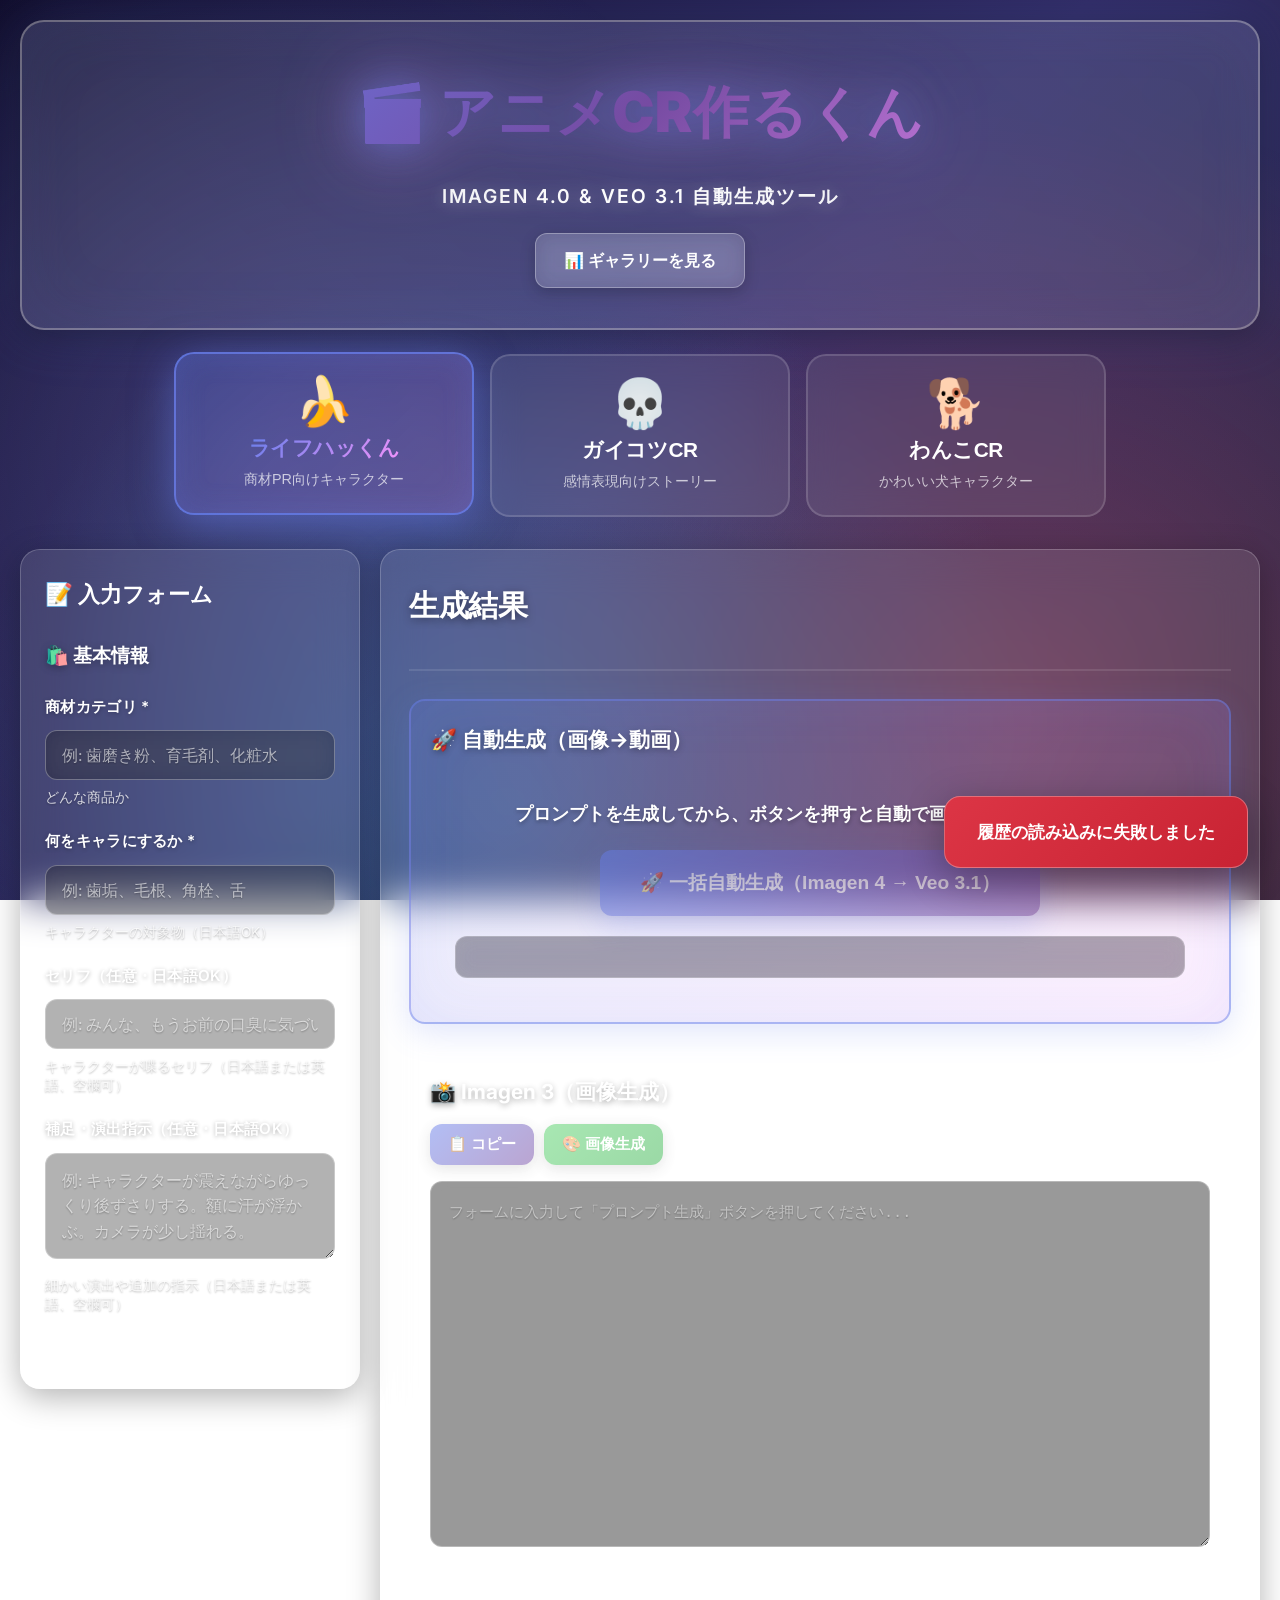
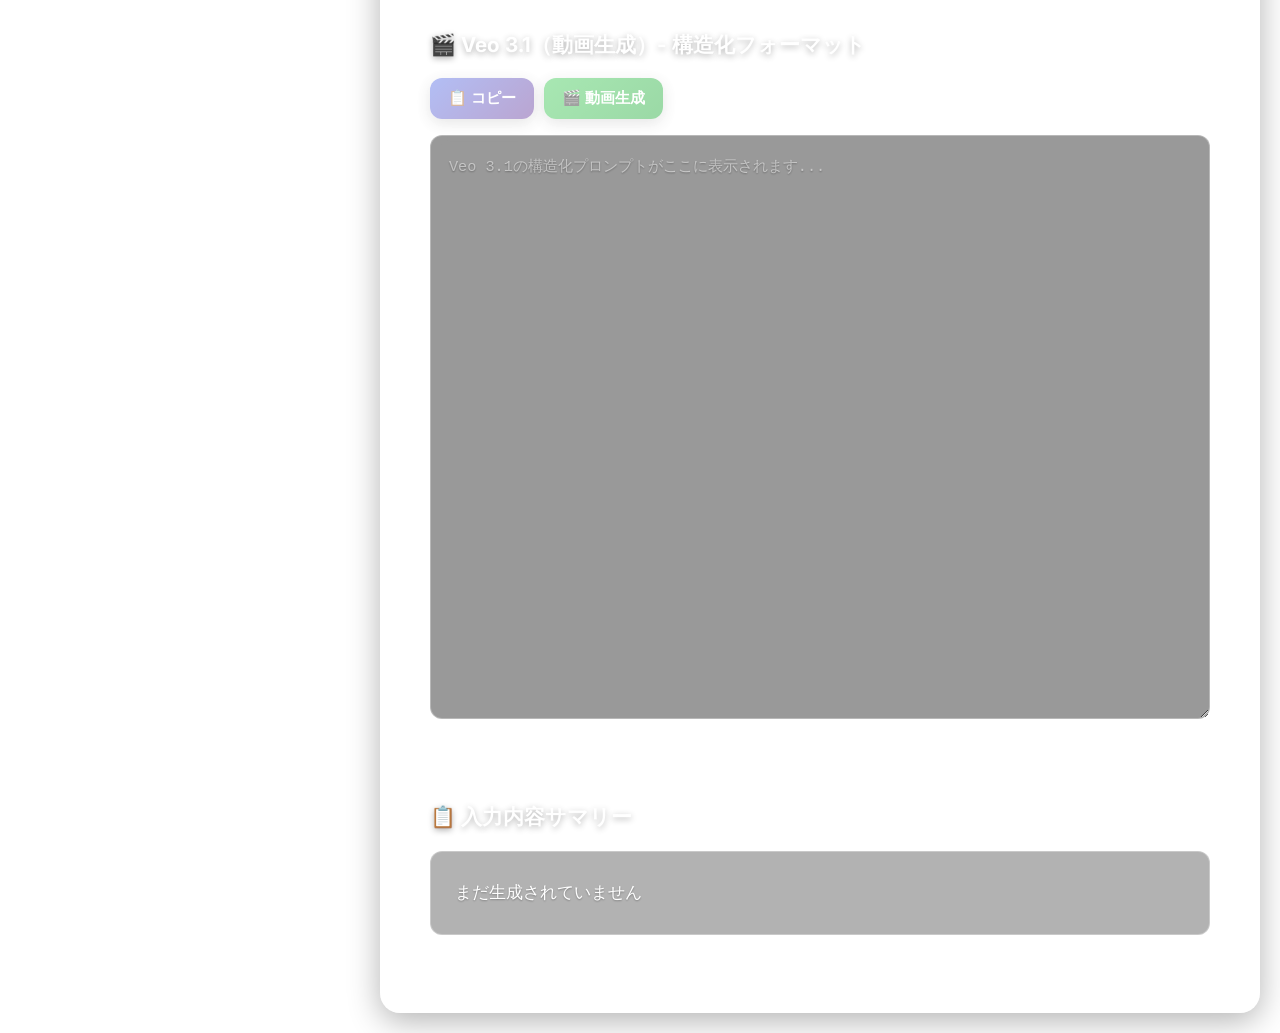
==== commit 2e1a9054: "Add dog character mode (わんこCR) - Add 3rd mode tab for cute dog character videos - Support 8 dog bree" ====
--- a/templates/index.html
+++ b/templates/index.html
@@ -29,6 +29,11 @@
                 <span class="mode-name">ガイコツCR</span>
                 <span class="mode-desc">感情表現向けストーリー</span>
             </button>
+            <button class="mode-tab" data-mode="dog" onclick="switchMode('dog')">
+                <span class="mode-icon">🐕</span>
+                <span class="mode-name">わんこCR</span>
+                <span class="mode-desc">かわいい犬キャラクター</span>
+            </button>
         </div>
 
         <div class="main-content">
@@ -58,11 +63,58 @@
                             <small id="character-subject-hint">キャラクターの対象物（日本語OK）</small>
                         </div>
 
+                        <!-- わんこモード専用フィールド -->
+                        <div class="form-group" id="dog-breed-group" style="display: none;">
+                            <label for="dog_breed">犬種 *</label>
+                            <select id="dog_breed" name="dog_breed">
+                                <option value="pomeranian">ポメラニアン</option>
+                                <option value="chihuahua">チワワ</option>
+                                <option value="shiba">柴犬</option>
+                                <option value="toy-poodle">トイプードル</option>
+                                <option value="french-bulldog">フレンチブルドッグ</option>
+                                <option value="corgi">コーギー</option>
+                                <option value="golden-retriever">ゴールデンレトリバー</option>
+                                <option value="dachshund">ダックスフンド</option>
+                            </select>
+                            <small>生成する犬の種類</small>
+                        </div>
+
+                        <div class="form-group" id="dog-scene-group" style="display: none;">
+                            <label for="dog_scene">シーン・環境 *</label>
+                            <select id="dog_scene" name="dog_scene">
+                                <option value="living-room">リビングルーム</option>
+                                <option value="entrance">玄関でお出迎え</option>
+                                <option value="sofa">ソファでくつろぐ</option>
+                                <option value="garden">庭で遊ぶ</option>
+                                <option value="park">公園</option>
+                                <option value="cafe">カフェ</option>
+                                <option value="bedroom">寝室</option>
+                                <option value="window">窓辺</option>
+                            </select>
+                            <small>犬がいる場所</small>
+                        </div>
+
+                        <div class="form-group" id="dog-action-group" style="display: none;">
+                            <label for="dog_action">表情・動き *</label>
+                            <select id="dog_action" name="dog_action">
+                                <option value="smiling-camera">笑顔でカメラ目線</option>
+                                <option value="head-tilt">首をかしげる</option>
+                                <option value="tail-wag">しっぽを振る</option>
+                                <option value="running">走ってくる</option>
+                                <option value="sitting">お座りポーズ</option>
+                                <option value="jumping">ジャンプして喜ぶ</option>
+                                <option value="sleeping">眠そうにする</option>
+                                <option value="playing">おもちゃで遊ぶ</option>
+                                <option value="curious">好奇心いっぱいに見つめる</option>
+                            </select>
+                            <small>犬の動作や表情</small>
+                        </div>
+
                         <div class="form-group">
                             <label for="dialogue">セリフ（任意・日本語OK）</label>
                             <input type="text" id="dialogue" name="dialogue"
                                    placeholder='例: みんな、もうお前の口臭に気づいてるぞ！'>
-                            <small>キャラクターが喋るセリフ（日本語または英語、空欄可）</small>
+                            <small id="dialogue-hint">キャラクターが喋るセリフ（日本語または英語、空欄可）</small>
                         </div>
 
                         <div class="form-group">
@@ -275,23 +327,65 @@
         const characterSubjectInput = document.getElementById('character_subject');
         const characterSubjectHint = document.getElementById('character-subject-hint');
         const basicInfoTitle = document.getElementById('basic-info-title');
-
-        if (characterType === 'skeleton') {
+        const characterSubjectGroup = document.querySelector('#character_subject').closest('.form-group');
+
+        // わんこモード専用フィールド
+        const dogBreedGroup = document.getElementById('dog-breed-group');
+        const dogSceneGroup = document.getElementById('dog-scene-group');
+        const dogActionGroup = document.getElementById('dog-action-group');
+        const dialogueHint = document.getElementById('dialogue-hint');
+
+        if (characterType === 'dog') {
+            // わんこモード
+            basicInfoTitle.textContent = '🐕 犬キャラクター設定';
+            productCategoryGroup.style.display = 'none';
+            productCategory.removeAttribute('required');
+            characterSubjectGroup.style.display = 'none';
+            characterSubjectInput.removeAttribute('required');
+
+            // わんこ専用フィールドを表示
+            dogBreedGroup.style.display = 'block';
+            dogSceneGroup.style.display = 'block';
+            dogActionGroup.style.display = 'block';
+
+            document.getElementById('dialogue').placeholder = '例: ねぇ僕がふわぁって';
+            dialogueHint.textContent = '犬が話すセリフ（任意・日本語OK）';
+        } else if (characterType === 'skeleton') {
             // ガイコツモード
             basicInfoTitle.textContent = '💀 シーン設定';
             productCategoryGroup.style.display = 'none';
             productCategory.removeAttribute('required');
+            characterSubjectGroup.style.display = 'block';
+            characterSubjectInput.setAttribute('required', 'required');
             characterSubjectLabel.textContent = 'シーン・状況 *';
             characterSubjectInput.placeholder = '例: 暗い会議室で一人、スポットライトの下';
             characterSubjectHint.textContent = 'ガイコツキャラクターが置かれる状況や環境（日本語OK）';
+
+            // わんこ専用フィールドを非表示
+            dogBreedGroup.style.display = 'none';
+            dogSceneGroup.style.display = 'none';
+            dogActionGroup.style.display = 'none';
+
+            document.getElementById('dialogue').placeholder = '例: みんな、もうお前の口臭に気づいてるぞ！';
+            dialogueHint.textContent = 'キャラクターが喋るセリフ（日本語または英語、空欄可）';
         } else {
-            // Nano Bananaモード
+            // ライフハッくんモード
             basicInfoTitle.textContent = '🛍️ 基本情報';
             productCategoryGroup.style.display = 'block';
             productCategory.setAttribute('required', 'required');
+            characterSubjectGroup.style.display = 'block';
+            characterSubjectInput.setAttribute('required', 'required');
             characterSubjectLabel.textContent = '何をキャラにするか *';
             characterSubjectInput.placeholder = '例: 歯垢、毛根、角栓、舌';
             characterSubjectHint.textContent = 'キャラクターの対象物（日本語OK）';
+
+            // わんこ専用フィールドを非表示
+            dogBreedGroup.style.display = 'none';
+            dogSceneGroup.style.display = 'none';
+            dogActionGroup.style.display = 'none';
+
+            document.getElementById('dialogue').placeholder = '例: みんな、もうお前の口臭に気づいてるぞ！';
+            dialogueHint.textContent = 'キャラクターが喋るセリフ（日本語または英語、空欄可）';
         }
     }
     </script>
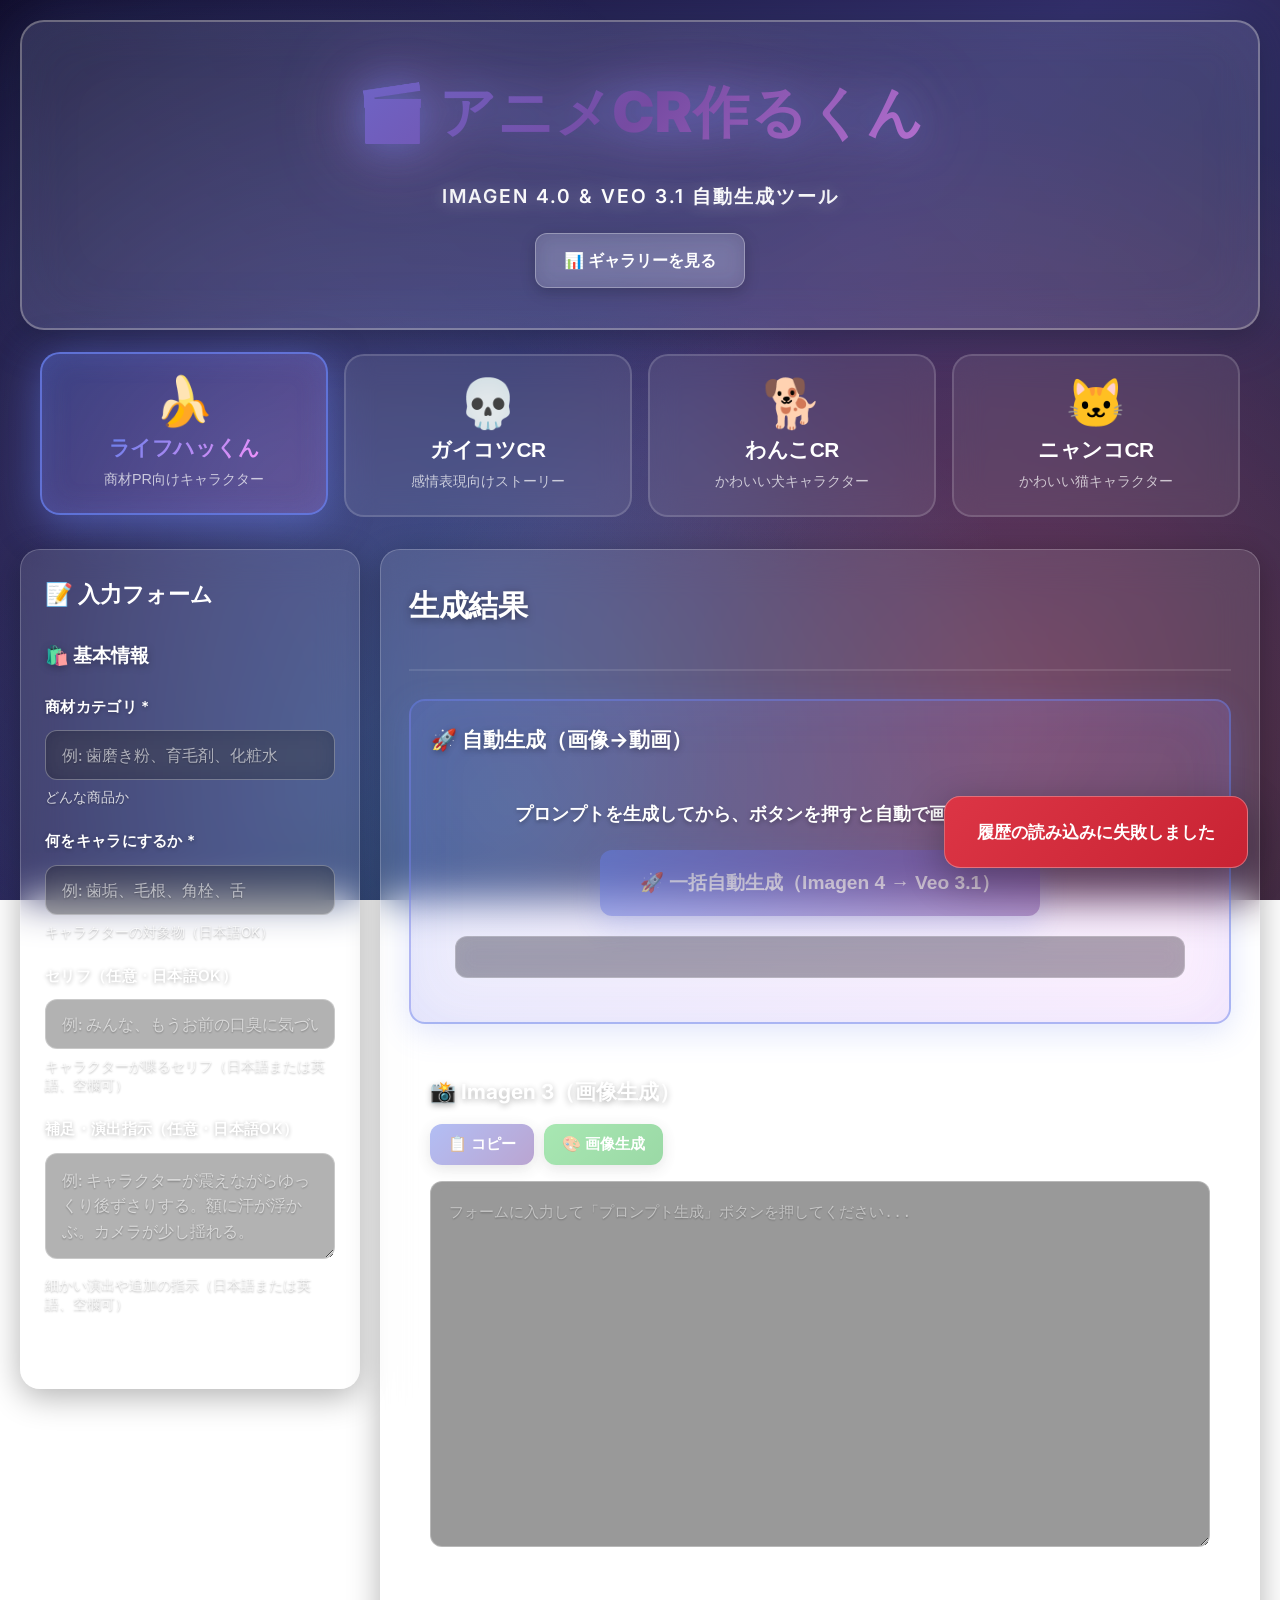
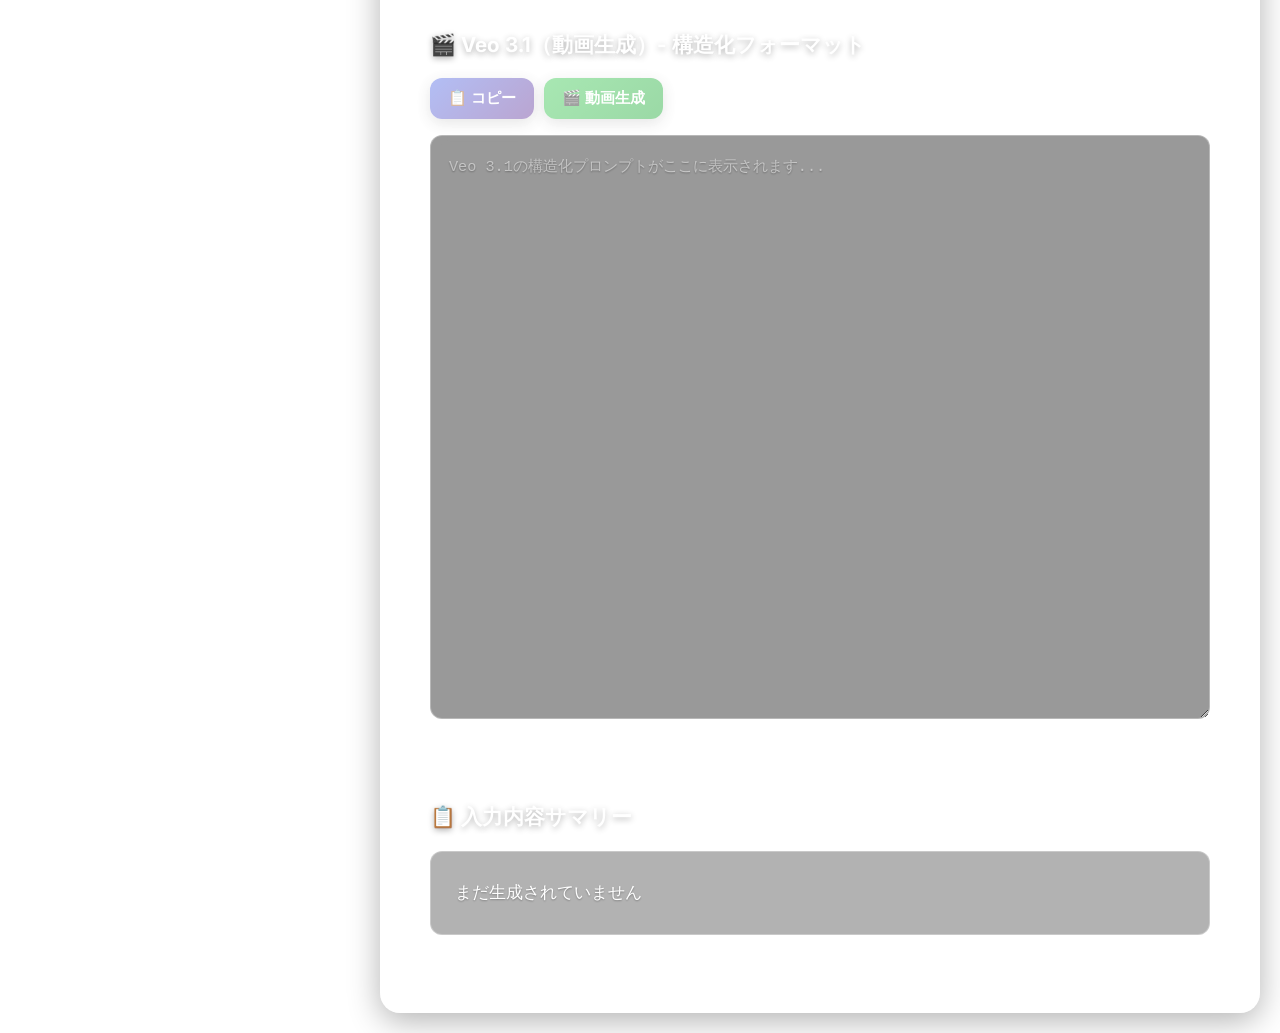
==== commit b4086cd6: "Add cat character mode (ニャンコCR) - Add 4th mode tab for cute cat character videos - Support 9 cat bre" ====
--- a/templates/index.html
+++ b/templates/index.html
@@ -34,6 +34,11 @@
                 <span class="mode-name">わんこCR</span>
                 <span class="mode-desc">かわいい犬キャラクター</span>
             </button>
+            <button class="mode-tab" data-mode="cat" onclick="switchMode('cat')">
+                <span class="mode-icon">🐱</span>
+                <span class="mode-name">ニャンコCR</span>
+                <span class="mode-desc">かわいい猫キャラクター</span>
+            </button>
         </div>
 
         <div class="main-content">
@@ -108,6 +113,56 @@
                                 <option value="curious">好奇心いっぱいに見つめる</option>
                             </select>
                             <small>犬の動作や表情</small>
+                        </div>
+
+                        <!-- ニャンコモード専用フィールド -->
+                        <div class="form-group" id="cat-breed-group" style="display: none;">
+                            <label for="cat_breed">猫種・柄 *</label>
+                            <select id="cat_breed" name="cat_breed">
+                                <option value="gray-tabby">グレータビー</option>
+                                <option value="orange-tabby">茶トラ</option>
+                                <option value="calico">三毛猫</option>
+                                <option value="black">黒猫</option>
+                                <option value="white">白猫</option>
+                                <option value="scottish-fold">スコティッシュフォールド</option>
+                                <option value="persian">ペルシャ</option>
+                                <option value="ragdoll">ラグドール</option>
+                                <option value="siamese">シャム猫</option>
+                            </select>
+                            <small>生成する猫の種類</small>
+                        </div>
+
+                        <div class="form-group" id="cat-scene-group" style="display: none;">
+                            <label for="cat_scene">シーン・環境 *</label>
+                            <select id="cat_scene" name="cat_scene">
+                                <option value="living-room">リビングルーム</option>
+                                <option value="window-sill">窓辺</option>
+                                <option value="sofa">ソファでくつろぐ</option>
+                                <option value="cardboard-box">段ボール箱</option>
+                                <option value="cat-tower">キャットタワー</option>
+                                <option value="bed">ベッド</option>
+                                <option value="clouds">雲の上（ファンタジー）</option>
+                                <option value="garden">庭</option>
+                                <option value="cafe">カフェ</option>
+                            </select>
+                            <small>猫がいる場所</small>
+                        </div>
+
+                        <div class="form-group" id="cat-action-group" style="display: none;">
+                            <label for="cat_action">表情・動き *</label>
+                            <select id="cat_action" name="cat_action">
+                                <option value="staring-camera">じっと見つめる</option>
+                                <option value="head-tilt">首をかしげる</option>
+                                <option value="meowing">ニャーと鳴く</option>
+                                <option value="stretching">伸びをする</option>
+                                <option value="grooming">毛づくろい</option>
+                                <option value="playing">おもちゃで遊ぶ</option>
+                                <option value="sleeping">寝ている</option>
+                                <option value="curious">好奇心で探索</option>
+                                <option value="lazy">だらけている</option>
+                                <option value="paw-licking">前足を舐める</option>
+                            </select>
+                            <small>猫の動作や表情</small>
                         </div>
 
                         <div class="form-group">
@@ -333,9 +388,35 @@
         const dogBreedGroup = document.getElementById('dog-breed-group');
         const dogSceneGroup = document.getElementById('dog-scene-group');
         const dogActionGroup = document.getElementById('dog-action-group');
+
+        // ニャンコモード専用フィールド
+        const catBreedGroup = document.getElementById('cat-breed-group');
+        const catSceneGroup = document.getElementById('cat-scene-group');
+        const catActionGroup = document.getElementById('cat-action-group');
+
         const dialogueHint = document.getElementById('dialogue-hint');
 
-        if (characterType === 'dog') {
+        if (characterType === 'cat') {
+            // ニャンコモード
+            basicInfoTitle.textContent = '🐱 猫キャラクター設定';
+            productCategoryGroup.style.display = 'none';
+            productCategory.removeAttribute('required');
+            characterSubjectGroup.style.display = 'none';
+            characterSubjectInput.removeAttribute('required');
+
+            // わんこ専用フィールドを非表示
+            dogBreedGroup.style.display = 'none';
+            dogSceneGroup.style.display = 'none';
+            dogActionGroup.style.display = 'none';
+
+            // ニャンコ専用フィールドを表示
+            catBreedGroup.style.display = 'block';
+            catSceneGroup.style.display = 'block';
+            catActionGroup.style.display = 'block';
+
+            document.getElementById('dialogue').placeholder = '例: ねぇ、聞いて！';
+            dialogueHint.textContent = '猫が話すセリフ（任意・日本語OK）';
+        } else if (characterType === 'dog') {
             // わんこモード
             basicInfoTitle.textContent = '🐕 犬キャラクター設定';
             productCategoryGroup.style.display = 'none';
@@ -366,6 +447,11 @@
             dogSceneGroup.style.display = 'none';
             dogActionGroup.style.display = 'none';
 
+            // ニャンコ専用フィールドを非表示
+            catBreedGroup.style.display = 'none';
+            catSceneGroup.style.display = 'none';
+            catActionGroup.style.display = 'none';
+
             document.getElementById('dialogue').placeholder = '例: みんな、もうお前の口臭に気づいてるぞ！';
             dialogueHint.textContent = 'キャラクターが喋るセリフ（日本語または英語、空欄可）';
         } else {
@@ -384,6 +470,11 @@
             dogSceneGroup.style.display = 'none';
             dogActionGroup.style.display = 'none';
 
+            // ニャンコ専用フィールドを非表示
+            catBreedGroup.style.display = 'none';
+            catSceneGroup.style.display = 'none';
+            catActionGroup.style.display = 'none';
+
             document.getElementById('dialogue').placeholder = '例: みんな、もうお前の口臭に気づいてるぞ！';
             dialogueHint.textContent = 'キャラクターが喋るセリフ（日本語または英語、空欄可）';
         }
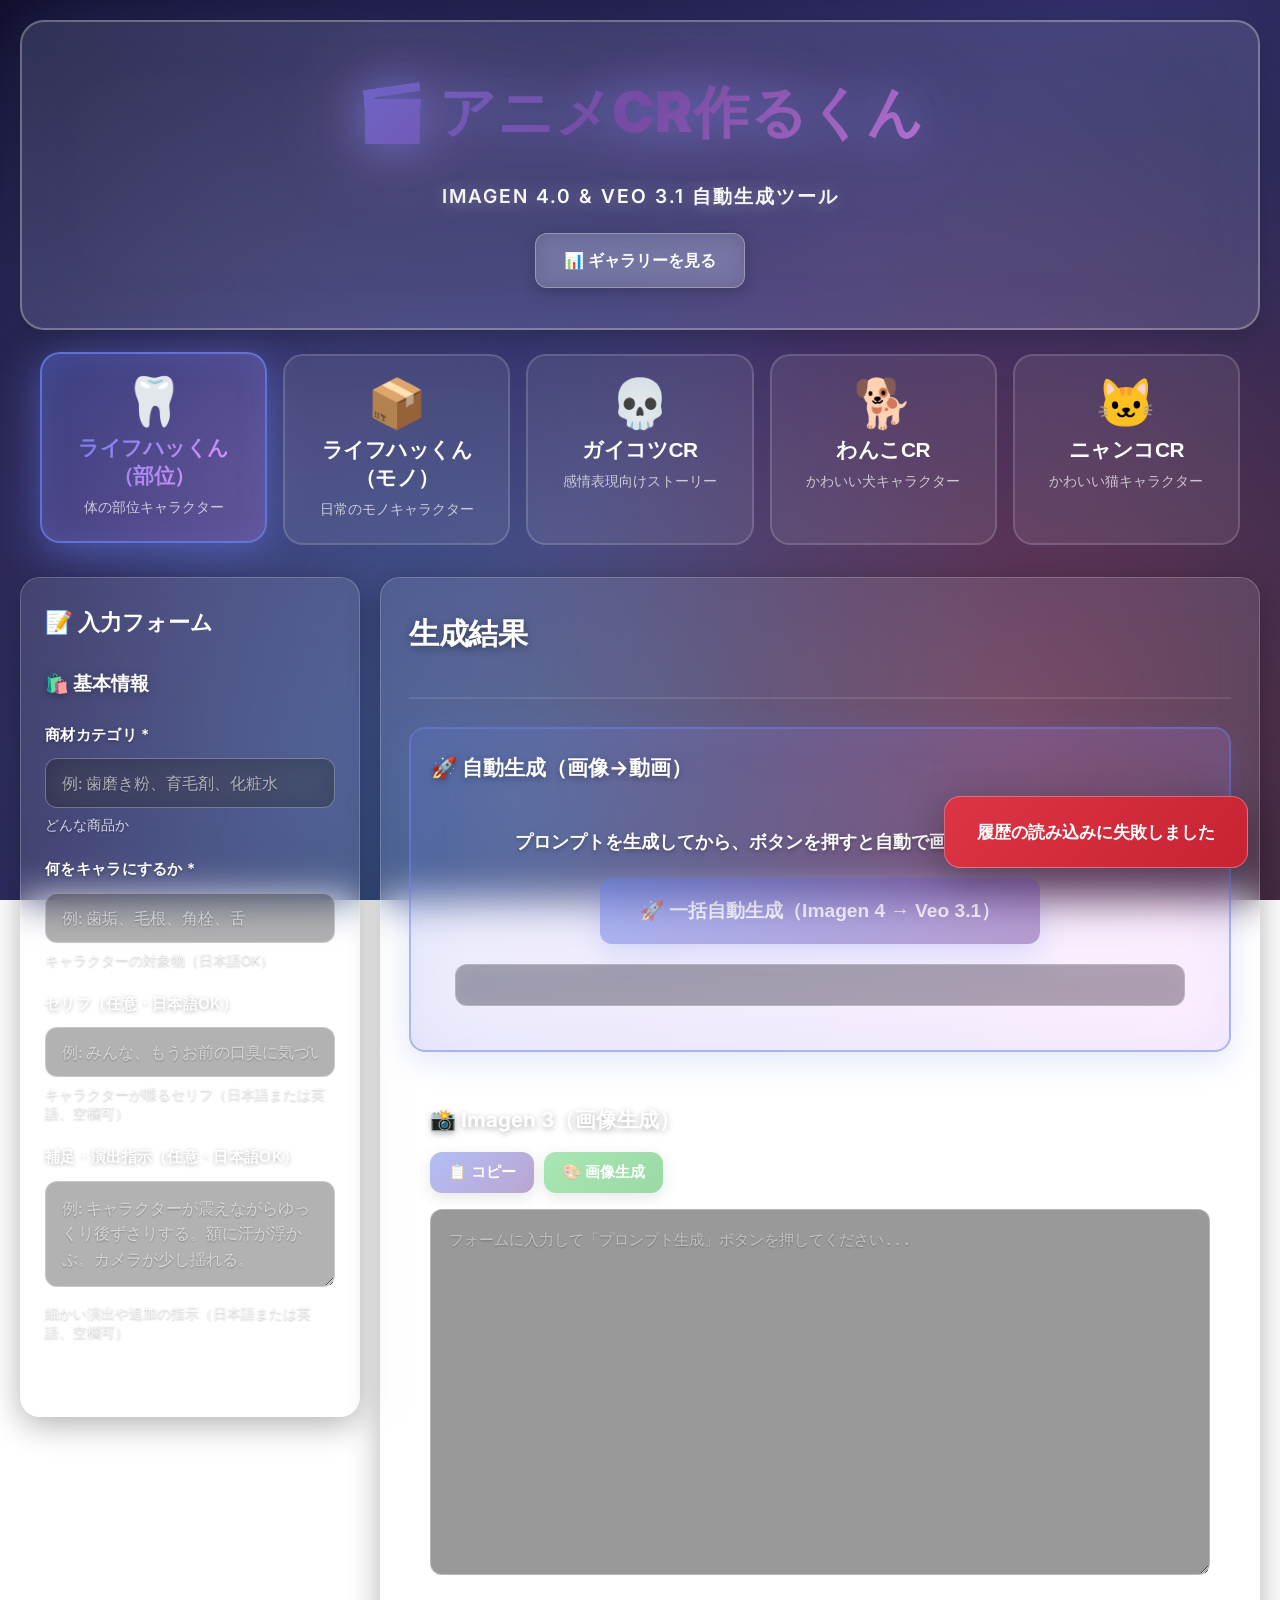
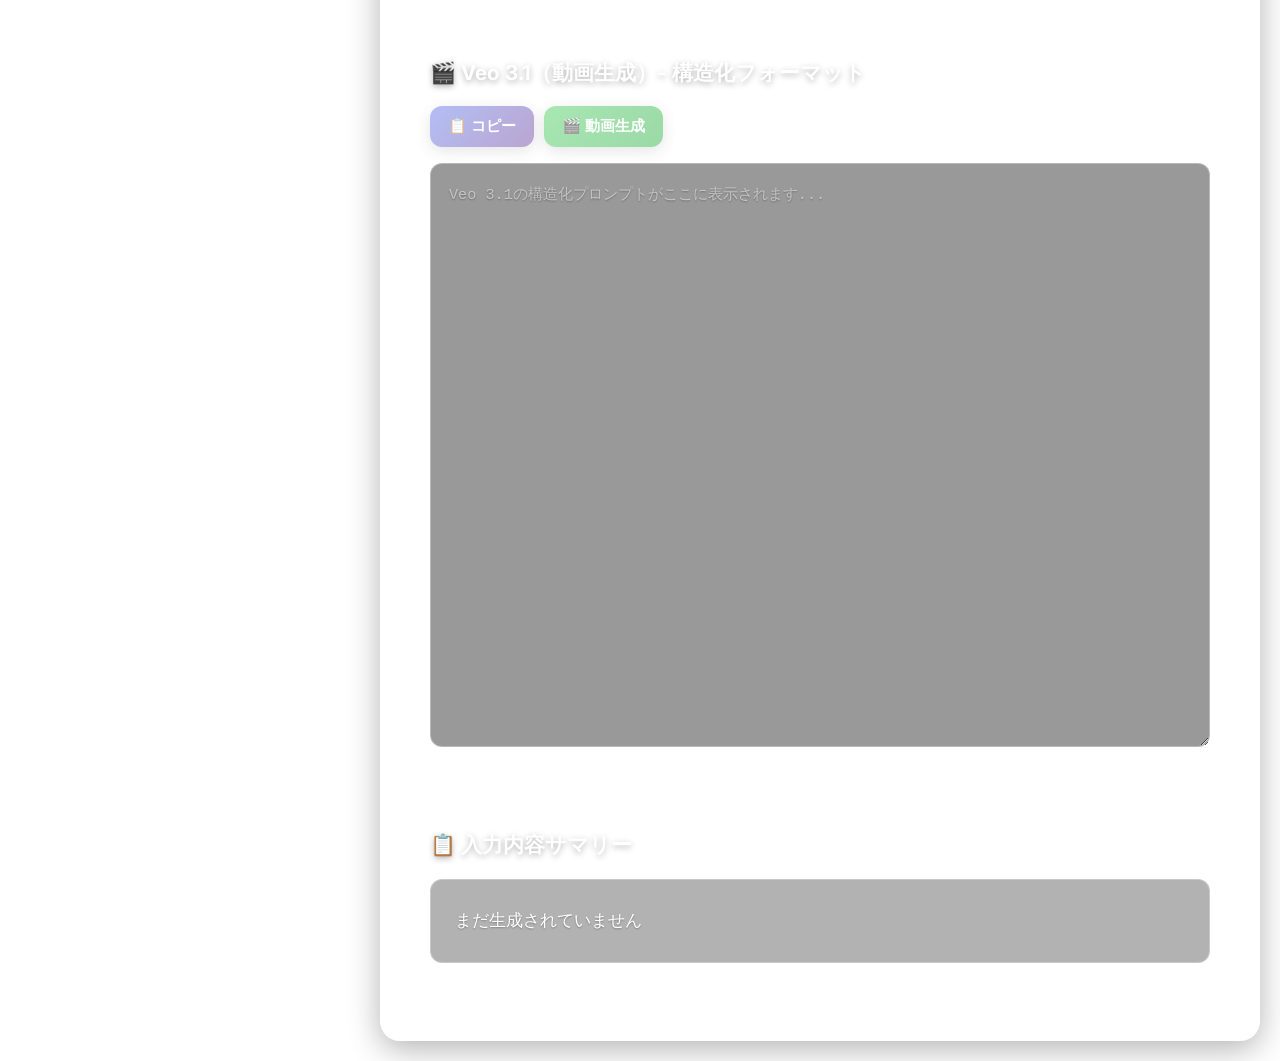
==== commit 6ddb1c22: "Split LifeHack-kun into Body and Object modes - Rename original mode to ライフハッくん（部位）for body parts - " ====
--- a/templates/index.html
+++ b/templates/index.html
@@ -19,10 +19,15 @@
 
         <!-- モード切り替えタブ -->
         <div class="mode-selector">
-            <button class="mode-tab active" data-mode="nanobanana" onclick="switchMode('nanobanana')">
-                <span class="mode-icon">🍌</span>
-                <span class="mode-name">ライフハッくん</span>
-                <span class="mode-desc">商材PR向けキャラクター</span>
+            <button class="mode-tab active" data-mode="nanobanana-body" onclick="switchMode('nanobanana-body')">
+                <span class="mode-icon">🦷</span>
+                <span class="mode-name">ライフハッくん（部位）</span>
+                <span class="mode-desc">体の部位キャラクター</span>
+            </button>
+            <button class="mode-tab" data-mode="nanobanana-object" onclick="switchMode('nanobanana-object')">
+                <span class="mode-icon">📦</span>
+                <span class="mode-name">ライフハッくん（モノ）</span>
+                <span class="mode-desc">日常のモノキャラクター</span>
             </button>
             <button class="mode-tab" data-mode="skeleton" onclick="switchMode('skeleton')">
                 <span class="mode-icon">💀</span>
@@ -48,7 +53,7 @@
 
                 <form id="prompt-form">
                     <!-- 隠しフィールド: キャラクタータイプ -->
-                    <input type="hidden" id="character_type" name="character_type" value="nanobanana">
+                    <input type="hidden" id="character_type" name="character_type" value="nanobanana-body">
 
                     <!-- 基本情報 -->
                     <div class="form-section">
@@ -454,8 +459,29 @@
 
             document.getElementById('dialogue').placeholder = '例: みんな、もうお前の口臭に気づいてるぞ！';
             dialogueHint.textContent = 'キャラクターが喋るセリフ（日本語または英語、空欄可）';
+        } else if (characterType === 'nanobanana-object') {
+            // ライフハッくん（モノ）モード
+            basicInfoTitle.textContent = '📦 基本情報';
+            productCategoryGroup.style.display = 'block';
+            productCategory.setAttribute('required', 'required');
+            characterSubjectGroup.style.display = 'block';
+            characterSubjectInput.setAttribute('required', 'required');
+            characterSubjectLabel.textContent = '何をキャラにするか *';
+            characterSubjectInput.placeholder = '例: ペットボトル、消しゴム、リモコン、スマホ';
+            characterSubjectHint.textContent = '日常のモノ（日本語OK）';
+
+            // 専用フィールドを非表示
+            dogBreedGroup.style.display = 'none';
+            dogSceneGroup.style.display = 'none';
+            dogActionGroup.style.display = 'none';
+            catBreedGroup.style.display = 'none';
+            catSceneGroup.style.display = 'none';
+            catActionGroup.style.display = 'none';
+
+            document.getElementById('dialogue').placeholder = '例: 僕、もう空っぽだよ...';
+            dialogueHint.textContent = 'モノが喋るセリフ（日本語または英語、空欄可）';
         } else {
-            // ライフハッくんモード
+            // ライフハッくん（部位）モード
             basicInfoTitle.textContent = '🛍️ 基本情報';
             productCategoryGroup.style.display = 'block';
             productCategory.setAttribute('required', 'required');
@@ -463,14 +489,12 @@
             characterSubjectInput.setAttribute('required', 'required');
             characterSubjectLabel.textContent = '何をキャラにするか *';
             characterSubjectInput.placeholder = '例: 歯垢、毛根、角栓、舌';
-            characterSubjectHint.textContent = 'キャラクターの対象物（日本語OK）';
-
-            // わんこ専用フィールドを非表示
+            characterSubjectHint.textContent = '体の部位（日本語OK）';
+
+            // 専用フィールドを非表示
             dogBreedGroup.style.display = 'none';
             dogSceneGroup.style.display = 'none';
             dogActionGroup.style.display = 'none';
-
-            // ニャンコ専用フィールドを非表示
             catBreedGroup.style.display = 'none';
             catSceneGroup.style.display = 'none';
             catActionGroup.style.display = 'none';
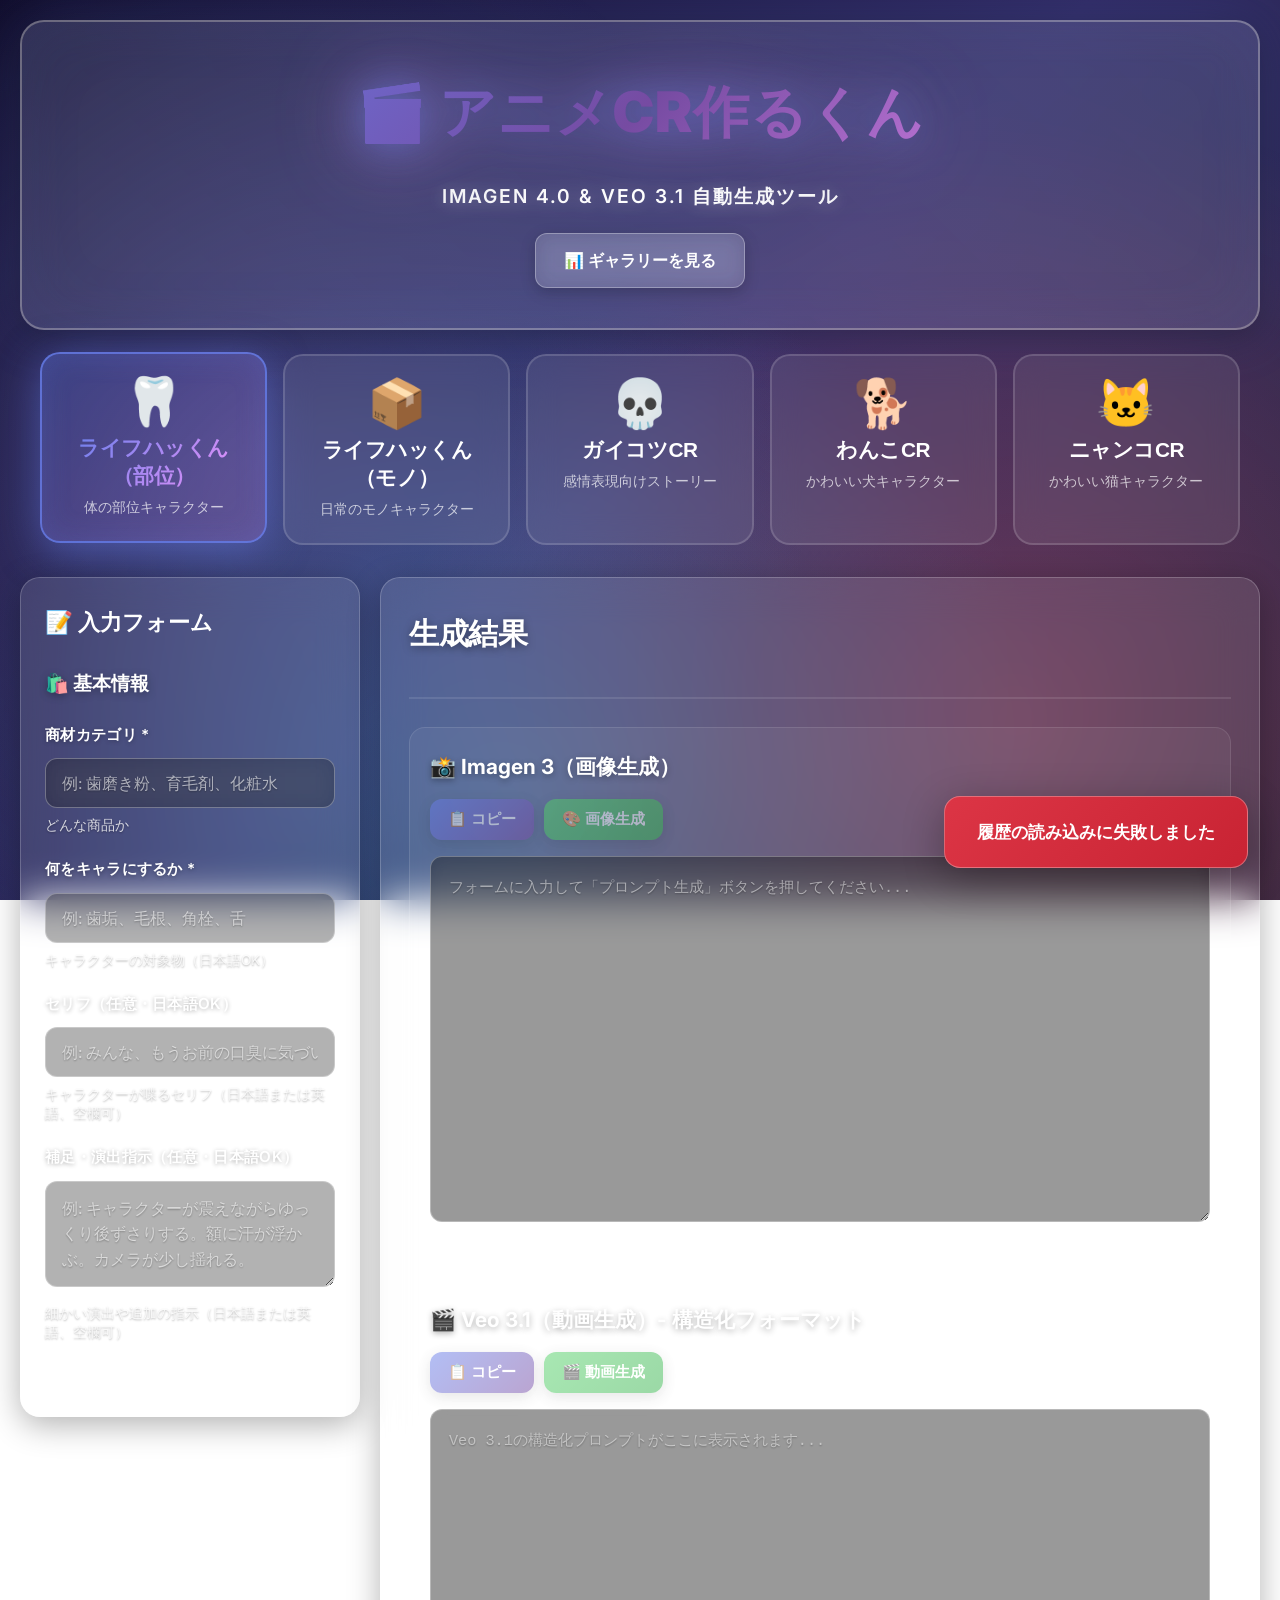
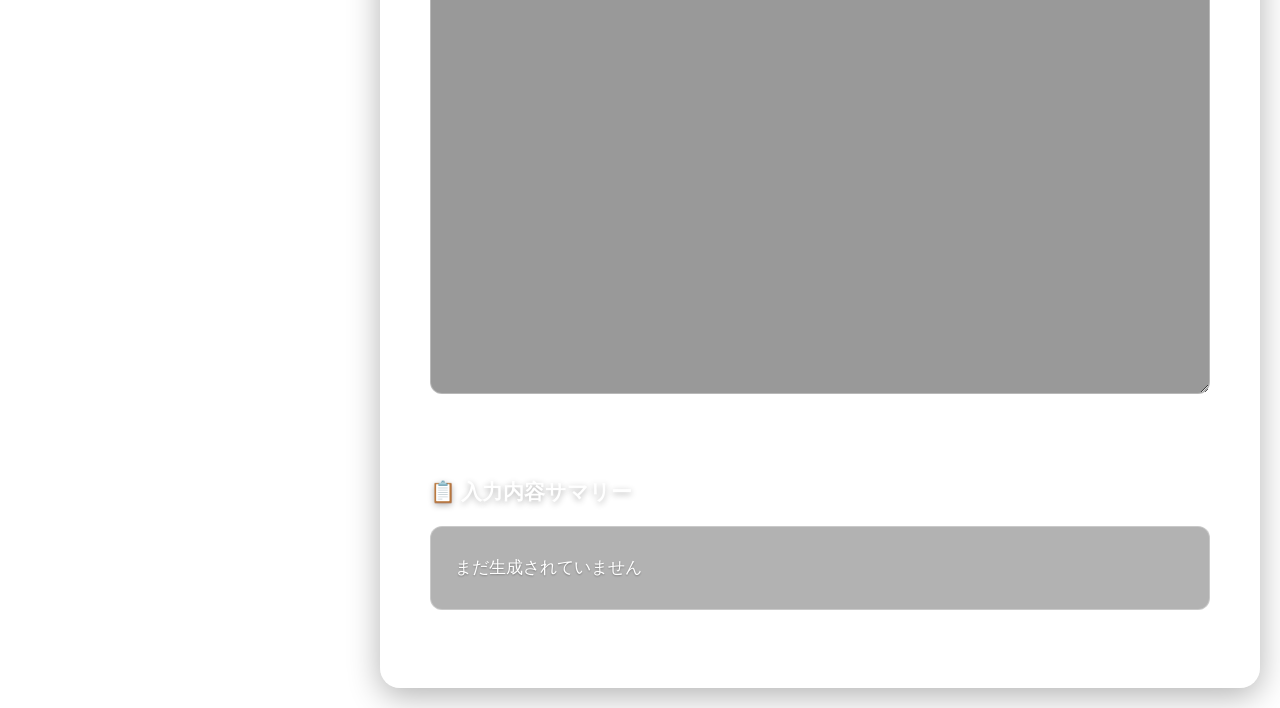
==== commit 7991c649: "Add image refinement workflow before video generation Changes: - Remove auto-generate button (user w" ====
--- a/templates/index.html
+++ b/templates/index.html
@@ -272,20 +272,6 @@
                     <h2 id="result-title">生成結果</h2>
                 </div>
 
-                <!-- 一括自動生成 -->
-                <div class="prompt-section auto-generate-section">
-                    <div class="prompt-header">
-                        <h3>🚀 自動生成（画像→動画）</h3>
-                    </div>
-                    <div class="auto-generate-box">
-                        <p>プロンプトを生成してから、ボタンを押すと自動で画像→動画を生成します</p>
-                        <button id="btn-auto-generate" class="btn btn-primary btn-large" onclick="autoGenerateFull()" disabled>
-                            🚀 一括自動生成（Imagen 4 → Veo 3.1）
-                        </button>
-                        <div id="auto-generate-status" class="status-message"></div>
-                    </div>
-                </div>
-
                 <!-- Nano Banana プロンプト -->
                 <div class="prompt-section">
                     <div class="prompt-header">
@@ -308,6 +294,17 @@
                     <div id="image-result" class="generation-result" style="display: none;">
                         <h4>✅ 生成されたキャラクター</h4>
                         <img id="generated-image" src="" alt="Generated Image" style="max-width: 100%; border-radius: 8px; margin-top: 10px;">
+                        <div style="margin-top: 20px; display: flex; gap: 12px; flex-wrap: wrap;">
+                            <button id="btn-regenerate-image" class="btn btn-secondary btn-large" onclick="regenerateImage()" style="flex: 1; min-width: 200px;">
+                                🔄 画像を再生成
+                            </button>
+                            <button id="btn-confirm-image" class="btn btn-success btn-large" onclick="confirmImageAndEnableVideo()" style="flex: 1; min-width: 200px;">
+                                ✅ この画像で動画を作る
+                            </button>
+                        </div>
+                        <div id="image-confirmed-message" style="display: none; margin-top: 16px; padding: 16px; background: rgba(81, 207, 102, 0.2); border: 2px solid rgba(81, 207, 102, 0.5); border-radius: 12px; color: white; font-weight: 600; text-align: center;">
+                            ✅ 画像確定！下の「動画生成」ボタンで動画を作成できます
+                        </div>
                         <div style="margin-top: 16px;">
                             <button id="btn-continue-scene" class="btn btn-primary btn-large" onclick="continueWithNewScene()" style="display: none;">
                                 ➕ このキャラで続きのシーンを作る
--- a/static/css/style.css
+++ b/static/css/style.css
@@ -1023,3 +1023,69 @@
 .toast.info {
     background: linear-gradient(135deg, #2196F3 0%, #21CBF3 100%);
 }
+
+/* ギャラリー - シーンバッジ */
+.gallery-item-media-wrapper {
+    position: relative;
+    width: 100%;
+}
+
+.scene-badge {
+    position: absolute;
+    top: 12px;
+    right: 12px;
+    background: linear-gradient(135deg, #667eea 0%, #764ba2 100%);
+    color: white;
+    padding: 6px 14px;
+    border-radius: 20px;
+    font-size: 0.85rem;
+    font-weight: 700;
+    box-shadow: 0 4px 12px rgba(0, 0, 0, 0.4);
+    backdrop-filter: blur(10px);
+    border: 1px solid rgba(255, 255, 255, 0.3);
+    z-index: 10;
+    animation: badge-pulse 2s ease-in-out infinite;
+}
+
+@keyframes badge-pulse {
+    0%, 100% {
+        transform: scale(1);
+        box-shadow: 0 4px 12px rgba(0, 0, 0, 0.4);
+    }
+    50% {
+        transform: scale(1.05);
+        box-shadow: 0 6px 16px rgba(102, 126, 234, 0.6);
+    }
+}
+
+/* モーダル - 複数動画表示 */
+.modal-videos {
+    display: flex;
+    flex-direction: column;
+    gap: 28px;
+}
+
+.modal-video-item {
+    background: rgba(255, 255, 255, 0.05);
+    backdrop-filter: blur(10px);
+    border: 1px solid rgba(255, 255, 255, 0.15);
+    border-radius: 16px;
+    padding: 20px;
+    animation: fade-in 0.5s ease-out;
+}
+
+.modal-video-item h4 {
+    color: white;
+    font-size: 1.3rem;
+    font-weight: 700;
+    margin-bottom: 16px;
+    background: linear-gradient(135deg, #667eea 0%, #f093fb 100%);
+    -webkit-background-clip: text;
+    -webkit-text-fill-color: transparent;
+    background-clip: text;
+    text-shadow: none;
+}
+
+.modal-video-item .modal-media {
+    margin-top: 0;
+}
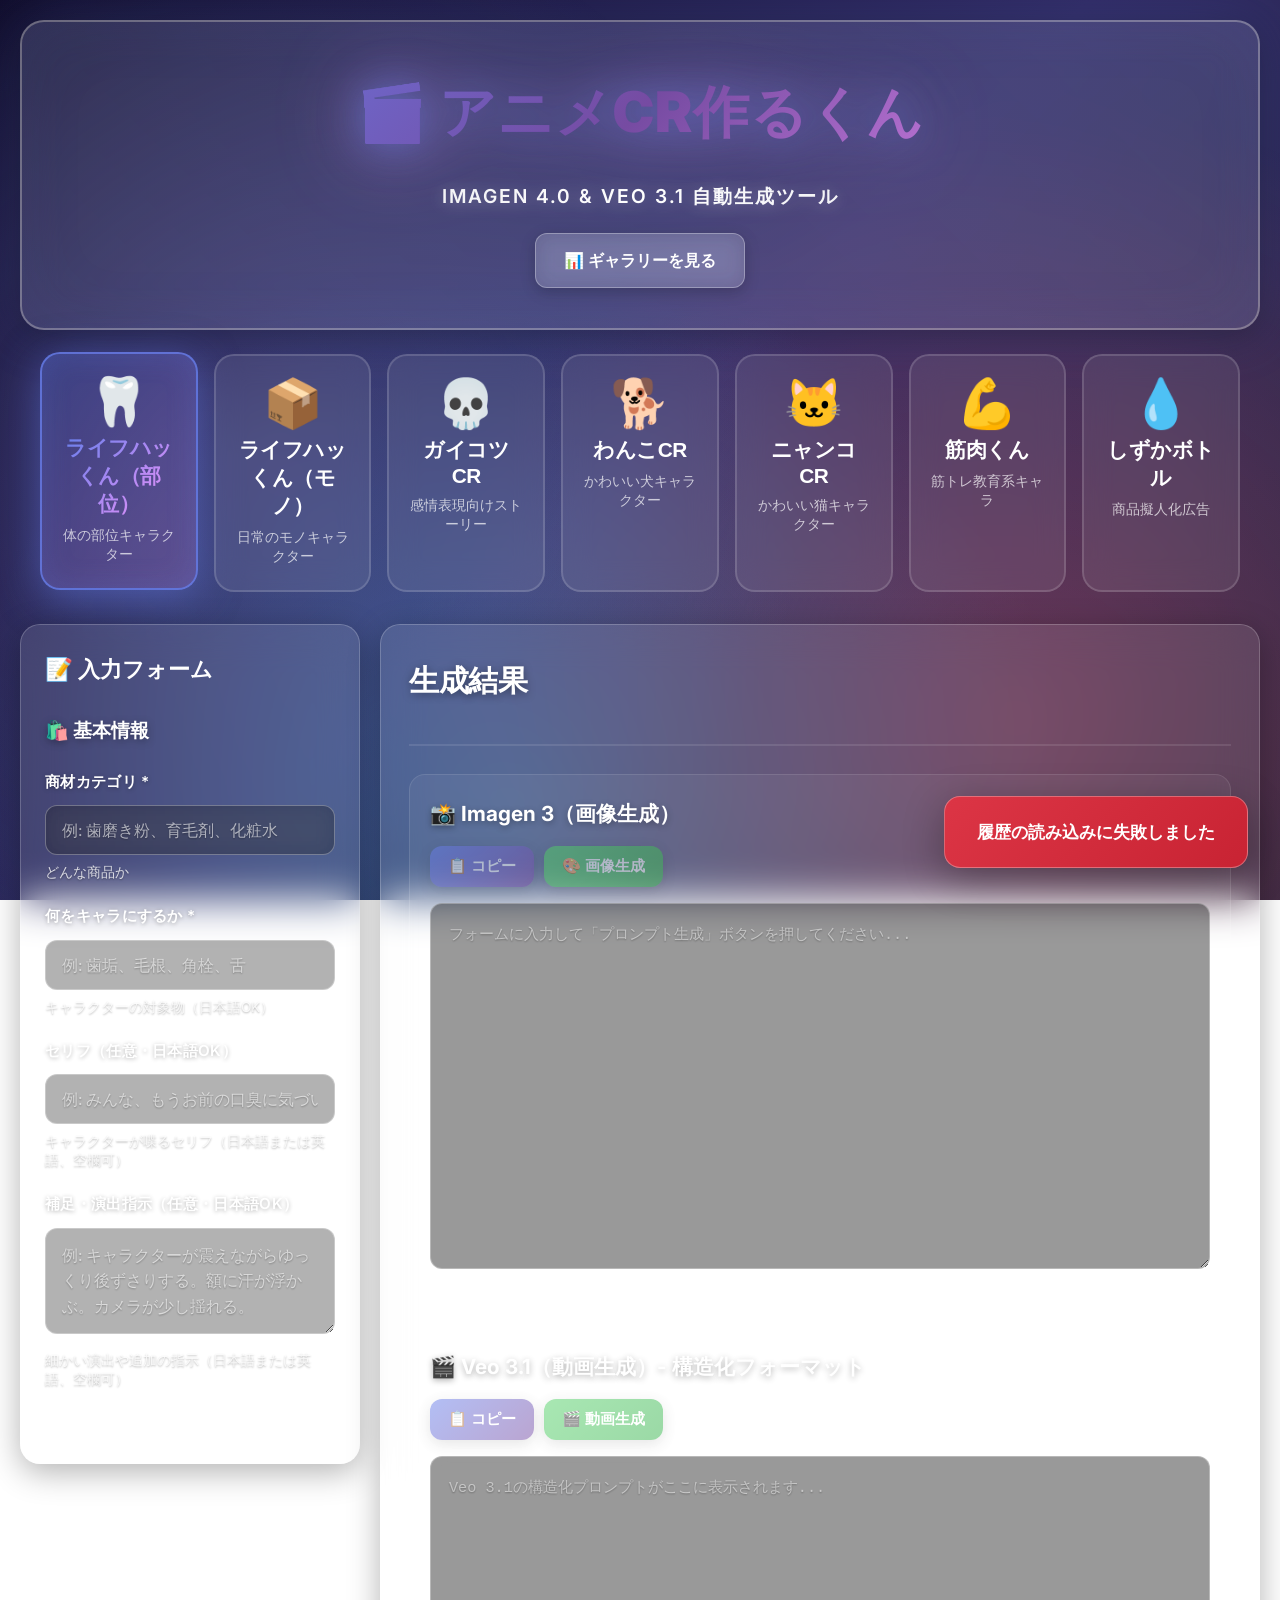
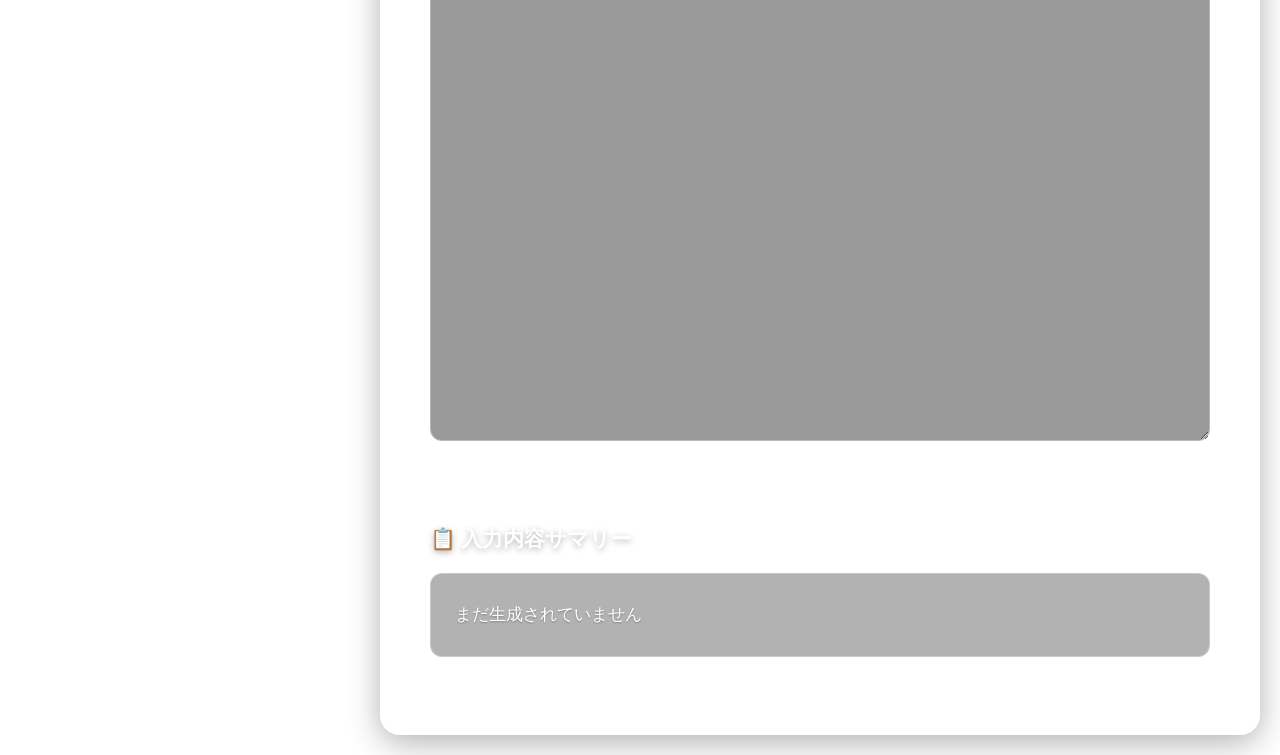
==== commit 5b324712: "Add kinnikukun and shizuka-bottle modes to web UI - New mode tabs: 筋肉くん (muscle education) and しずかボト" ====
--- a/templates/index.html
+++ b/templates/index.html
@@ -44,6 +44,16 @@
                 <span class="mode-name">ニャンコCR</span>
                 <span class="mode-desc">かわいい猫キャラクター</span>
             </button>
+            <button class="mode-tab" data-mode="kinnikukun" onclick="switchMode('kinnikukun')">
+                <span class="mode-icon">💪</span>
+                <span class="mode-name">筋肉くん</span>
+                <span class="mode-desc">筋トレ教育系キャラ</span>
+            </button>
+            <button class="mode-tab" data-mode="shizuka-bottle" onclick="switchMode('shizuka-bottle')">
+                <span class="mode-icon">💧</span>
+                <span class="mode-name">しずかボトル</span>
+                <span class="mode-desc">商品擬人化広告</span>
+            </button>
         </div>
 
         <div class="main-content">
@@ -118,6 +128,80 @@
                                 <option value="curious">好奇心いっぱいに見つめる</option>
                             </select>
                             <small>犬の動作や表情</small>
+                        </div>
+
+                        <!-- 筋肉くんモード専用フィールド -->
+                        <div class="form-group" id="kinnikukun-character-group" style="display: none;">
+                            <label for="kinnikukun_character">キャラクター *</label>
+                            <select id="kinnikukun_character" name="kinnikukun_character">
+                                <option value="muscle-duo">筋肉コンビ（デカ＆チビ）</option>
+                                <option value="muscle-big">筋肉デカおじさん（単体）</option>
+                                <option value="muscle-small">筋肉チビ（単体）</option>
+                                <option value="angry-emoji">怒り絵文字くん</option>
+                                <option value="emoji-and-boy">絵文字くん＆少年</option>
+                            </select>
+                            <small>使用するキャラクター</small>
+                        </div>
+
+                        <div class="form-group" id="kinnikukun-scene-group" style="display: none;">
+                            <label for="kinnikukun_scene">シーン *</label>
+                            <select id="kinnikukun_scene" name="kinnikukun_scene">
+                                <option value="gym">ジム</option>
+                                <option value="kitchen">キッチン</option>
+                                <option value="bedroom">寝室</option>
+                                <option value="living-room">リビング</option>
+                            </select>
+                            <small>背景シーン</small>
+                        </div>
+
+                        <div class="form-group" id="kinnikukun-expression-group" style="display: none;">
+                            <label for="kinnikukun_expression">表情 *</label>
+                            <select id="kinnikukun_expression" name="kinnikukun_expression">
+                                <option value="rage">激怒</option>
+                                <option value="frustrated">苛立ち</option>
+                                <option value="shocked">驚き</option>
+                                <option value="lecturing">説教</option>
+                                <option value="realization">悟り</option>
+                                <option value="excited">興奮</option>
+                            </select>
+                            <small>キャラの表情</small>
+                        </div>
+
+                        <!-- しずかボトルモード専用フィールド -->
+                        <div class="form-group" id="shizuka-expression-group" style="display: none;">
+                            <label for="shizuka_expression">表情 *</label>
+                            <select id="shizuka_expression" name="shizuka_expression">
+                                <option value="friendly">笑顔（デフォルト）</option>
+                                <option value="surprised">驚き</option>
+                                <option value="confident">自信</option>
+                                <option value="serious">説教</option>
+                                <option value="excited">興奮</option>
+                                <option value="wink">ウインク</option>
+                            </select>
+                            <small>ボトルキャラの表情</small>
+                        </div>
+
+                        <div class="form-group" id="shizuka-scene-group" style="display: none;">
+                            <label for="shizuka_scene">背景 *</label>
+                            <select id="shizuka_scene" name="shizuka_scene">
+                                <option value="coral-reef">海底サンゴ礁</option>
+                                <option value="mountain-spring">清流・湧き水</option>
+                                <option value="ice-cave">氷の洞窟</option>
+                                <option value="kitchen">朝のキッチン</option>
+                            </select>
+                            <small>背景シーン</small>
+                        </div>
+
+                        <div class="form-group" id="shizuka-direction-group" style="display: none;">
+                            <label for="shizuka_direction">演出 *</label>
+                            <select id="shizuka_direction" name="shizuka_direction">
+                                <option value="talking">語りかけ</option>
+                                <option value="shocking">驚かせる</option>
+                                <option value="explaining">自信ある説明</option>
+                                <option value="deal">お得アピール</option>
+                                <option value="cta">CTA（呼びかけ）</option>
+                            </select>
+                            <small>演出パターン</small>
                         </div>
 
                         <!-- ニャンコモード専用フィールド -->
@@ -398,7 +482,65 @@
 
         const dialogueHint = document.getElementById('dialogue-hint');
 
-        if (characterType === 'cat') {
+        // 筋肉くん・しずかボトル専用フィールド
+        const kinnikunCharacterGroup = document.getElementById('kinnikukun-character-group');
+        const kinnikunSceneGroup = document.getElementById('kinnikukun-scene-group');
+        const kinnikunExpressionGroup = document.getElementById('kinnikukun-expression-group');
+        const shizukaExpressionGroup = document.getElementById('shizuka-expression-group');
+        const shizukaSceneGroup = document.getElementById('shizuka-scene-group');
+        const shizukaDirectionGroup = document.getElementById('shizuka-direction-group');
+
+        // 全モード専用フィールドを一旦非表示
+        kinnikunCharacterGroup.style.display = 'none';
+        kinnikunSceneGroup.style.display = 'none';
+        kinnikunExpressionGroup.style.display = 'none';
+        shizukaExpressionGroup.style.display = 'none';
+        shizukaSceneGroup.style.display = 'none';
+        shizukaDirectionGroup.style.display = 'none';
+
+        if (characterType === 'kinnikukun') {
+            // 筋肉くんモード
+            basicInfoTitle.textContent = '💪 筋肉くん設定';
+            productCategoryGroup.style.display = 'none';
+            productCategory.removeAttribute('required');
+            characterSubjectGroup.style.display = 'none';
+            characterSubjectInput.removeAttribute('required');
+
+            dogBreedGroup.style.display = 'none';
+            dogSceneGroup.style.display = 'none';
+            dogActionGroup.style.display = 'none';
+            catBreedGroup.style.display = 'none';
+            catSceneGroup.style.display = 'none';
+            catActionGroup.style.display = 'none';
+
+            kinnikunCharacterGroup.style.display = 'block';
+            kinnikunSceneGroup.style.display = 'block';
+            kinnikunExpressionGroup.style.display = 'block';
+
+            document.getElementById('dialogue').placeholder = '例: 毎日腹筋やってんのに！';
+            dialogueHint.textContent = 'キャラのセリフ（任意・日本語OK）';
+        } else if (characterType === 'shizuka-bottle') {
+            // しずかボトルモード
+            basicInfoTitle.textContent = '💧 しずかボトル設定';
+            productCategoryGroup.style.display = 'none';
+            productCategory.removeAttribute('required');
+            characterSubjectGroup.style.display = 'none';
+            characterSubjectInput.removeAttribute('required');
+
+            dogBreedGroup.style.display = 'none';
+            dogSceneGroup.style.display = 'none';
+            dogActionGroup.style.display = 'none';
+            catBreedGroup.style.display = 'none';
+            catSceneGroup.style.display = 'none';
+            catActionGroup.style.display = 'none';
+
+            shizukaExpressionGroup.style.display = 'block';
+            shizukaSceneGroup.style.display = 'block';
+            shizukaDirectionGroup.style.display = 'block';
+
+            document.getElementById('dialogue').placeholder = '例: 内側からの綺麗を習慣にしてみない？';
+            dialogueHint.textContent = 'ボトルキャラのセリフ（任意・日本語OK）';
+        } else if (characterType === 'cat') {
             // ニャンコモード
             basicInfoTitle.textContent = '🐱 猫キャラクター設定';
             productCategoryGroup.style.display = 'none';
